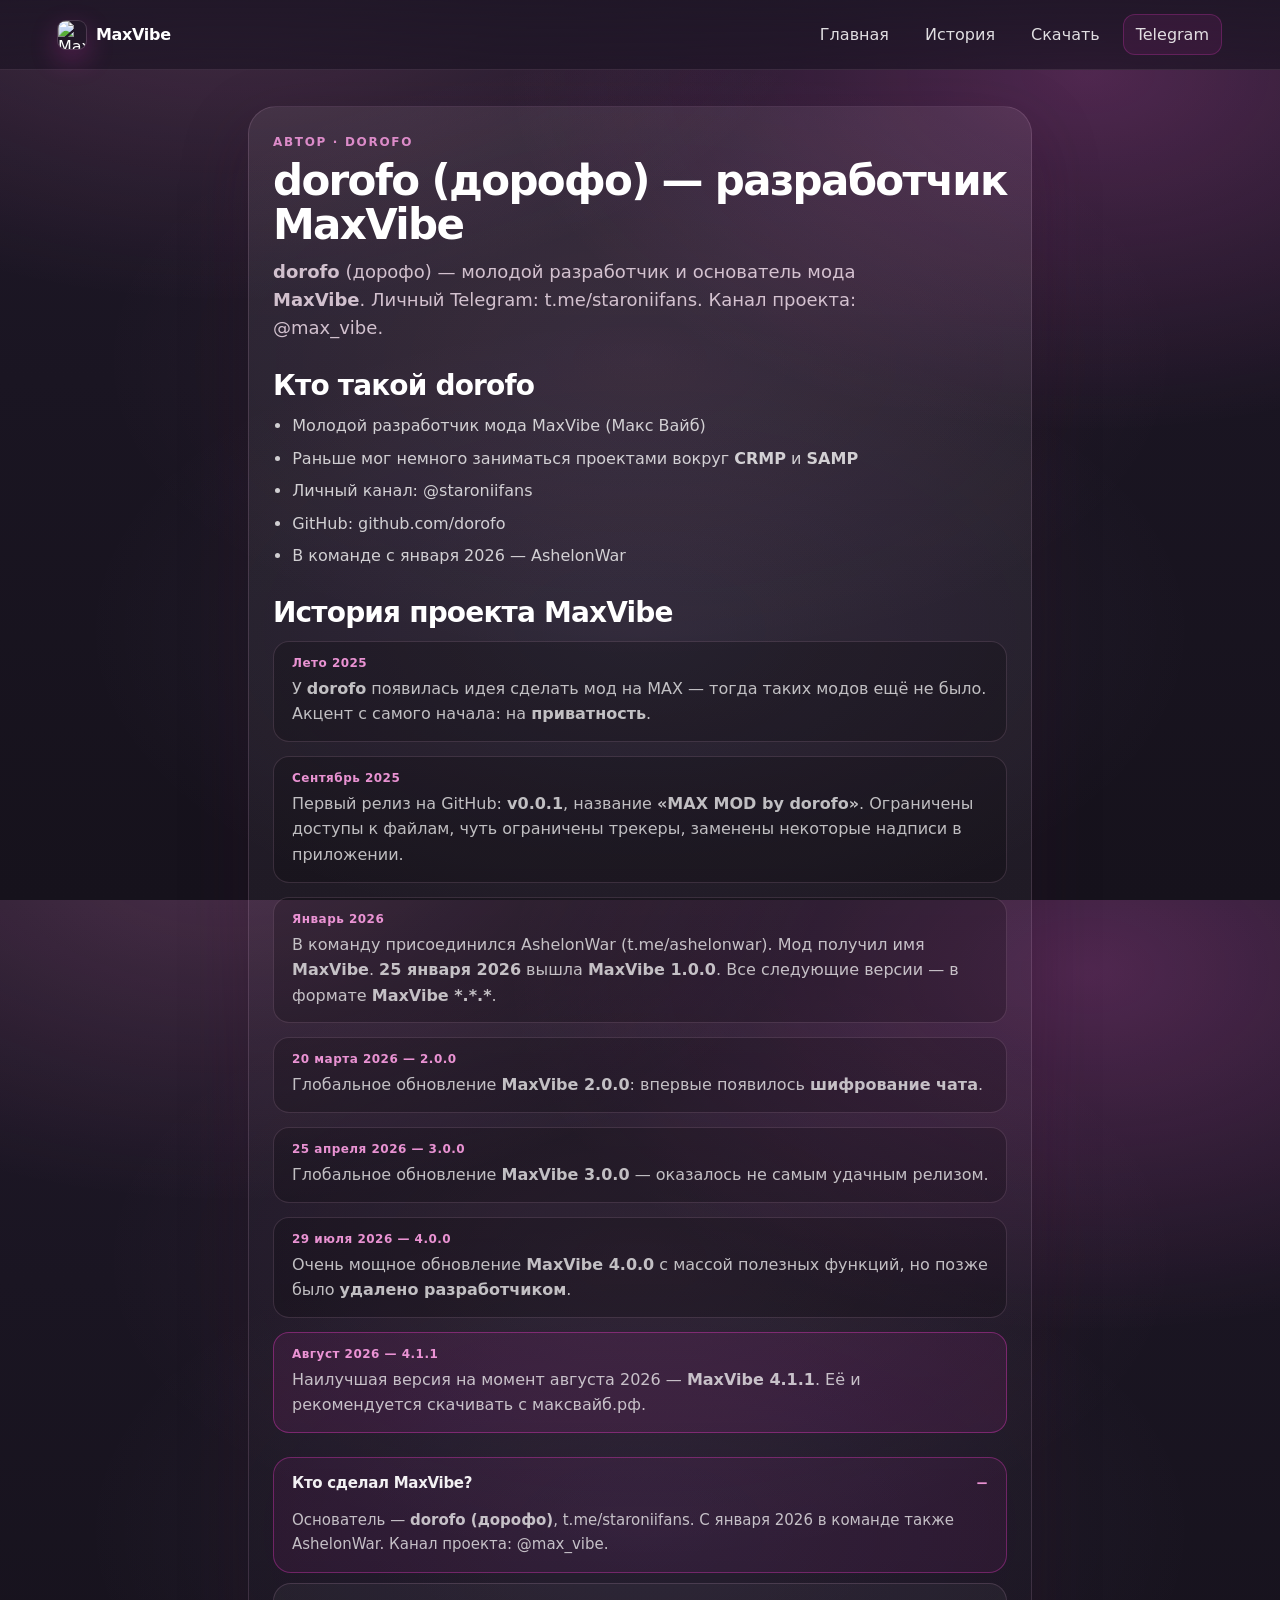
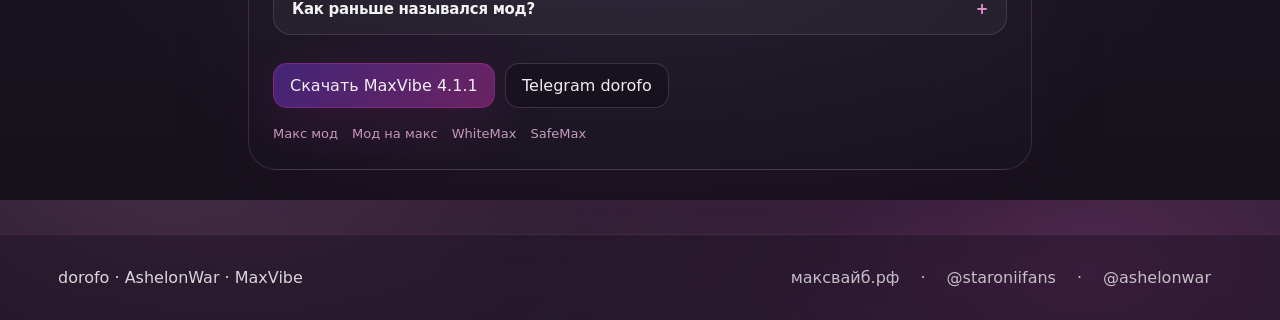
==== dorofo.html @ e143da9f "Add files via upload" ====
<!doctype html>
<html lang="ru">
	<head>
		<meta charset="UTF-8" />
		<meta name="viewport" content="width=device-width, initial-scale=1" />
		<title>dorofo (дорофо) — разработчик MaxVibe | t.me/staroniifans</title>
		<meta
			name="description"
			content="dorofo (дорофо, t.me/staroniifans) — молодой разработчик MaxVibe. Раньше мог заниматься CRMP и SAMP. История проекта: от MAX MOD by dorofo до MaxVibe 4.1.1. Команда: AshelonWar."
		/>
		<meta
			name="keywords"
			content="dorofo, дорофо, staroniifans, dorofo maxvibe, ashelonwar, история maxvibe, max mod by dorofo, crmp, samp"
		/>
		<meta name="robots" content="index, follow, max-snippet:-1" />
		<meta name="author" content="dorofo" />
		<meta name="geo.region" content="RU" />
		<link rel="canonical" href="https://максвайб.рф/dorofo.html" />
		<meta property="og:title" content="dorofo (дорофо) — разработчик MaxVibe" />
		<meta
			property="og:description"
			content="Молодой разработчик MaxVibe. Telegram @staroniifans. История мода с 2025 года."
		/>
		<meta property="og:url" content="https://максвайб.рф/dorofo.html" />
		<meta property="og:type" content="profile" />
		<meta property="og:locale" content="ru_RU" />
		<meta
			property="og:image"
			content="https://raw.githubusercontent.com/dorofo/max-vibe-assets/main/ic_launcher_max_vibe.png"
		/>
		<link rel="stylesheet" href="./styles.css" />
		<link
			rel="icon"
			href="https://raw.githubusercontent.com/dorofo/max-vibe-assets/main/ic_launcher_max_vibe.png"
		/>
		<script type="application/ld+json">
			{
				"@context": "https://schema.org",
				"@graph": [
					{
						"@type": "ProfilePage",
						"@id": "https://максвайб.рф/dorofo.html#page",
						"url": "https://максвайб.рф/dorofo.html",
						"name": "dorofo (дорофо) — разработчик MaxVibe",
						"mainEntity": { "@id": "https://максвайб.рф/#dorofo" },
						"about": { "@id": "https://максвайб.рф/#app" }
					},
					{
						"@type": "Person",
						"@id": "https://максвайб.рф/#dorofo",
						"name": "dorofo",
						"alternateName": ["дорофо", "Dorofo", "staroniifans"],
						"jobTitle": "Разработчик MaxVibe",
						"description": "dorofo (дорофо) — молодой разработчик мода MaxVibe. Личный Telegram: t.me/staroniifans. Ранее мог заниматься проектами, связанными с CRMP и SAMP. Основатель MaxVibe (сначала MAX MOD by dorofo).",
						"url": "https://максвайб.рф/dorofo.html",
						"sameAs": [
							"https://t.me/staroniifans",
							"https://github.com/dorofo",
							"https://github.com/dorofo/max-vibe",
							"https://t.me/max_vibe"
						],
						"knowsAbout": [
							"MaxVibe",
							"мод на MAX",
							"макс мод",
							"Android",
							"CRMP",
							"SAMP"
						]
					},
					{
						"@type": "Person",
						"@id": "https://максвайб.рф/#ashelonwar",
						"name": "AshelonWar",
						"alternateName": ["Ashelon War", "ashelonwar"],
						"jobTitle": "Участник команды MaxVibe",
						"url": "https://t.me/ashelonwar",
						"sameAs": ["https://t.me/ashelonwar"],
						"description": "AshelonWar присоединился к команде MaxVibe в январе 2026 года. Вместе с dorofo проект получил название MaxVibe."
					},
					{
						"@type": "Article",
						"@id": "https://максвайб.рф/dorofo.html#history",
						"headline": "История проекта MaxVibe",
						"inLanguage": "ru-RU",
						"author": { "@id": "https://максвайб.рф/#dorofo" },
						"contributor": { "@id": "https://максвайб.рф/#ashelonwar" },
						"datePublished": "2025-06-01",
						"dateModified": "2026-08-04",
						"description": "История MaxVibe: от идеи летом 2025 и MAX MOD by dorofo v0.0.1 до MaxVibe 4.1.1 в августе 2026."
					}
				]
			}
		</script>
	</head>
	<body class="seo-page">
		<header class="topbar" role="banner">
			<div class="topbar__inner">
				<a class="brand" href="./">
					<img
						class="brand__logo"
						src="https://raw.githubusercontent.com/dorofo/max-vibe-assets/main/ic_launcher_max_vibe.png"
						width="28"
						height="28"
						alt="MaxVibe"
					/>
					<span class="brand__text">MaxVibe</span>
				</a>
				<nav class="nav" aria-label="Навигация">
					<a class="nav__link" href="./">Главная</a>
					<a class="nav__link" href="#history">История</a>
					<a class="nav__link" href="./#download">Скачать</a>
					<a
						class="nav__link nav__link--tg"
						href="https://t.me/max_vibe"
						target="_blank"
						rel="noreferrer"
						>Telegram</a
					>
				</nav>
			</div>
		</header>

		<main class="seo-page__main">
			<article class="seo-page__card">
				<p class="kicker">Автор · dorofo</p>
				<h1 class="h1">dorofo (дорофо) — разработчик MaxVibe</h1>
				<p class="lead">
					<strong>dorofo</strong> (дорофо) — молодой разработчик и основатель мода
					<strong>MaxVibe</strong>. Личный Telegram:
					<a href="https://t.me/staroniifans" target="_blank" rel="noreferrer"
						>t.me/staroniifans</a
					>. Канал проекта:
					<a href="https://t.me/max_vibe" target="_blank" rel="noreferrer"
						>@max_vibe</a
					>.
				</p>

				<h2 class="h2">Кто такой dorofo</h2>
				<ul class="seo-list">
					<li>Молодой разработчик мода MaxVibe (Макс Вайб)</li>
					<li>
						Раньше мог немного заниматься проектами вокруг
						<strong>CRMP</strong> и <strong>SAMP</strong>
					</li>
					<li>
						Личный канал:
						<a href="https://t.me/staroniifans" target="_blank" rel="noreferrer"
							>@staroniifans</a
						>
					</li>
					<li>
						GitHub:
						<a href="https://github.com/dorofo" target="_blank" rel="noreferrer"
							>github.com/dorofo</a
						>
					</li>
					<li>
						В команде с января 2026 —
						<a href="https://t.me/ashelonwar" target="_blank" rel="noreferrer"
							>AshelonWar</a
						>
					</li>
				</ul>

				<h2 class="h2" id="history">История проекта MaxVibe</h2>
				<ol class="timeline">
					<li class="timeline__item">
						<span class="timeline__date">Лето 2025</span>
						<p class="p">
							У <strong>dorofo</strong> появилась идея сделать мод на MAX — тогда
							таких модов ещё не было. Акцент с самого начала: на
							<strong>приватность</strong>.
						</p>
					</li>
					<li class="timeline__item">
						<span class="timeline__date">Сентябрь 2025</span>
						<p class="p">
							Первый релиз на GitHub:
							<strong>v0.0.1</strong>, название
							<strong>«MAX MOD by dorofo»</strong>. Ограничены доступы к файлам,
							чуть ограничены трекеры, заменены некоторые надписи в приложении.
						</p>
					</li>
					<li class="timeline__item">
						<span class="timeline__date">Январь 2026</span>
						<p class="p">
							В команду присоединился
							<a href="https://t.me/ashelonwar" target="_blank" rel="noreferrer"
								>AshelonWar</a
							>
							(<a href="https://t.me/ashelonwar" target="_blank" rel="noreferrer"
								>t.me/ashelonwar</a
							>). Мод получил имя <strong>MaxVibe</strong>.
							<strong>25 января 2026</strong> вышла
							<strong>MaxVibe 1.0.0</strong>. Все следующие версии —
							в формате <strong>MaxVibe *.*.*</strong>.
						</p>
					</li>
					<li class="timeline__item">
						<span class="timeline__date">20 марта 2026 — 2.0.0</span>
						<p class="p">
							Глобальное обновление <strong>MaxVibe 2.0.0</strong>: впервые
							появилось <strong>шифрование чата</strong>.
						</p>
					</li>
					<li class="timeline__item">
						<span class="timeline__date">25 апреля 2026 — 3.0.0</span>
						<p class="p">
							Глобальное обновление <strong>MaxVibe 3.0.0</strong> — оказалось
							не самым удачным релизом.
						</p>
					</li>
					<li class="timeline__item">
						<span class="timeline__date">29 июля 2026 — 4.0.0</span>
						<p class="p">
							Очень мощное обновление <strong>MaxVibe 4.0.0</strong> с массой
							полезных функций, но позже было
							<strong>удалено разработчиком</strong>.
						</p>
					</li>
					<li class="timeline__item timeline__item--now">
						<span class="timeline__date">Август 2026 — 4.1.1</span>
						<p class="p">
							Наилучшая версия на момент августа 2026 —
							<strong>MaxVibe 4.1.1</strong>. Её и рекомендуется скачивать с
							<a href="./#download">максвайб.рф</a>.
						</p>
					</li>
				</ol>

				<div class="faq">
					<details class="faq__item" open>
						<summary class="faq__q">Кто сделал MaxVibe?</summary>
						<div class="faq__a">
							<p class="p">
								Основатель — <strong>dorofo (дорофо)</strong>,
								<a href="https://t.me/staroniifans" target="_blank" rel="noreferrer"
									>t.me/staroniifans</a
								>. С января 2026 в команде также
								<a href="https://t.me/ashelonwar" target="_blank" rel="noreferrer"
									>AshelonWar</a
								>. Канал проекта:
								<a href="https://t.me/max_vibe" target="_blank" rel="noreferrer"
									>@max_vibe</a
								>.
							</p>
						</div>
					</details>
					<details class="faq__item">
						<summary class="faq__q">Как раньше назывался мод?</summary>
						<div class="faq__a">
							<p class="p">
								Первая версия на GitHub называлась
								<strong>«MAX MOD by dorofo»</strong> (v0.0.1, сентябрь 2025). С
								1.0.0 (25.01.2026) проект называется <strong>MaxVibe</strong>.
							</p>
						</div>
					</details>
				</div>

				<p class="seo-page__cta">
					<a class="btn btn--primary" href="./#download">Скачать MaxVibe 4.1.1</a>
					<a
						class="btn btn--ghost"
						href="https://t.me/staroniifans"
						target="_blank"
						rel="noreferrer"
						>Telegram dorofo</a
					>
				</p>

				<nav class="seo-page__links" aria-label="Связанные страницы">
					<a href="./maks-mod.html">Макс мод</a>
					<a href="./mod-na-maks.html">Мод на макс</a>
					<a href="./whitemax.html">WhiteMax</a>
					<a href="./safemax.html">SafeMax</a>
				</nav>
			</article>
		</main>

		<footer class="footer" role="contentinfo">
			<div class="footer__inner">
				<p class="footer__brand">
					<span>dorofo · AshelonWar · MaxVibe</span>
				</p>
				<p class="footer__links">
					<a href="./">максвайб.рф</a>
					<span aria-hidden="true">·</span>
					<a href="https://t.me/staroniifans" target="_blank" rel="noreferrer"
						>@staroniifans</a
					>
					<span aria-hidden="true">·</span>
					<a href="https://t.me/ashelonwar" target="_blank" rel="noreferrer"
						>@ashelonwar</a
					>
				</p>
			</div>
		</footer>
	</body>
</html>
---- styles.css ----
:root {
  --bg: #1a1522;
  --fg: #ffffff;
  --muted: rgba(255, 236, 248, 0.78);
  --muted2: rgba(255, 220, 240, 0.6);
  --card: rgba(255, 255, 255, 0.08);
  --card2: rgba(28, 16, 34, 0.32);
  --stroke: rgba(255, 210, 235, 0.16);

  --violet: #cbb4ff;
  --violetDeep: #b39afc;
  --pink: #ff5fde;
  --pink2: #ff8aec;
  --rose: #ff9bc0;
  --black: #16121c;
  --white: #ffffff;

  --shadow: 0 30px 90px rgba(40, 12, 36, 0.4);
  --shadow2: 0 12px 40px rgba(40, 12, 36, 0.34);

  --radius: 18px;
  --radius2: 26px;

  --maxw: 1200px;
}

*,
*::before,
*::after {
  box-sizing: border-box;
}

html,
body {
  height: 100%;
}

html {
  scroll-behavior: smooth;
}

@media (prefers-reduced-motion: reduce) {
  html {
    scroll-behavior: auto;
  }
}

body {
  margin: 0;
  background:
    radial-gradient(1100px 680px at 18% -8%, rgba(255, 140, 210, 0.2), transparent 55%),
    radial-gradient(1000px 620px at 85% 8%, rgba(255, 95, 222, 0.22), transparent 58%),
    radial-gradient(900px 500px at 50% 40%, rgba(255, 160, 220, 0.08), transparent 60%),
    radial-gradient(900px 500px at 50% 70%, rgba(203, 180, 255, 0.08), transparent 62%),
    linear-gradient(180deg, #1f1828 0%, #1a1522 42%, #16121c 100%);
  color: var(--fg);
  font-family: "Manrope", system-ui, -apple-system, Segoe UI, Roboto, Arial, sans-serif;
  text-rendering: optimizeLegibility;
  -webkit-font-smoothing: antialiased;
  overflow-x: hidden;
}

/* pause expensive paint while finger/wheel is moving */
body.is-scrolling .mesh,
body.is-scrolling .vibe__glow,
body.is-scrolling .vibe__ring,
body.is-scrolling .chip,
body.is-scrolling .section__orb,
body.is-scrolling .section__beam,
body.is-scrolling .finale__glow,
body.is-scrolling .finale__rings,
body.is-scrolling .finale__mascot,
body.is-scrolling .story-bridge__line::after,
body.is-scrolling .cursor-aura,
body.is-scrolling .dot {
  animation-play-state: paused !important;
}

body.is-scrolling .story::after,
body.is-scrolling .cursor-aura {
  opacity: 0 !important;
}

.story {
  content-visibility: auto;
  contain-intrinsic-size: 800px;
}

.card {
  contain: layout paint;
}

.page-progress span {
  will-change: transform;
  transform: scaleX(0);
  transform-origin: left center;
  width: 100%;
  transition: none;
}

a {
  color: inherit;
  text-decoration: none;
}

a:focus-visible,
button:focus-visible {
  outline: 2px solid rgba(255, 59, 212, 0.7);
  outline-offset: 3px;
  border-radius: 10px;
}

.skip {
  position: absolute;
  left: 12px;
  top: 12px;
  padding: 10px 12px;
  background: rgba(0, 0, 0, 0.8);
  border: 1px solid rgba(255, 255, 255, 0.12);
  border-radius: 12px;
  transform: translateY(-140%);
  transition: transform 180ms ease;
  z-index: 50;
}

.skip:focus {
  transform: translateY(0);
}

.topbar {
  position: sticky;
  top: 0;
  z-index: 30;
  background: linear-gradient(180deg, rgba(30, 22, 38, 0.9), rgba(28, 20, 36, 0.72));
  border-bottom: 1px solid rgba(255, 190, 230, 0.12);
}

@supports (backdrop-filter: blur(12px)) {
  .topbar {
    backdrop-filter: blur(12px);
  }
  body.is-scrolling .topbar {
    backdrop-filter: none;
  }
}

.topbar__inner {
  max-width: var(--maxw);
  margin: 0 auto;
  padding: 14px 18px;
  display: flex;
  align-items: center;
  justify-content: space-between;
  gap: 14px;
}

.brand {
  display: inline-flex;
  align-items: center;
  gap: 10px;
  min-width: 120px;
}

.brand__logo {
  width: 28px;
  height: 28px;
  border-radius: 8px;
  object-fit: cover;
  box-shadow: 0 0 0 1px rgba(255, 255, 255, 0.14), 0 10px 28px rgba(255, 59, 212, 0.28);
}

.brand__mark {
  display: none;
}

.brand__text {
  font-family: "Unbounded", system-ui, sans-serif;
  font-weight: 700;
  letter-spacing: -0.02em;
}

.nav {
  display: flex;
  align-items: center;
  gap: 10px;
}

.nav-toggle {
  display: none;
  align-items: center;
  gap: 8px;
  padding: 8px 12px;
  border-radius: 12px;
  border: 1px solid rgba(255, 255, 255, 0.14);
  background: rgba(255, 255, 255, 0.06);
  color: rgba(255, 255, 255, 0.92);
  font: inherit;
  font-size: 13px;
  font-weight: 700;
  cursor: pointer;
}

.nav-toggle__bars {
  width: 16px;
  height: 12px;
  display: inline-flex;
  flex-direction: column;
  justify-content: space-between;
}

.nav-toggle__bars::before,
.nav-toggle__bars::after,
.nav-toggle__bars {
  border-radius: 2px;
}

.nav-toggle__bars::before,
.nav-toggle__bars::after {
  content: "";
  display: block;
  height: 2px;
  background: rgba(255, 255, 255, 0.9);
}

.nav-toggle__bars {
  background:
    linear-gradient(rgba(255, 255, 255, 0.9), rgba(255, 255, 255, 0.9)) center / 100% 2px no-repeat;
}

.nav-toggle[aria-expanded="true"] {
  border-color: rgba(255, 59, 212, 0.4);
  background: rgba(255, 59, 212, 0.12);
}

.nav__link {
  padding: 10px 12px;
  border-radius: 12px;
  color: rgba(255, 255, 255, 0.86);
  border: 1px solid transparent;
  transition: background 160ms ease, transform 160ms ease, border-color 160ms ease, color 160ms ease;
}

.nav__link:hover {
  transform: translateY(-1px);
  background: rgba(255, 255, 255, 0.06);
  border-color: rgba(255, 255, 255, 0.10);
  color: #fff;
}

.nav__link--tg {
  background: rgba(255, 59, 212, 0.08);
  border-color: rgba(255, 59, 212, 0.22);
}

.page {
  display: block;
}

.hero {
  position: relative;
  min-height: calc(100svh - 64px);
  display: flex;
  flex-direction: column;
  justify-content: flex-start;
  padding: 24px 0 52px;
  box-sizing: border-box;
}

.hero__inner {
  max-width: var(--maxw);
  width: 100%;
  margin: 0 auto;
  padding: 0 18px;
  display: grid;
  grid-template-columns: 1.1fr 0.9fr;
  gap: 32px;
  align-items: center;
  flex: 1 1 auto;
  min-height: 0;
}

.hero__bg {
  position: absolute;
  inset: -120px 0 -80px;
  pointer-events: none;
  overflow: hidden;
  background:
    radial-gradient(ellipse 55% 50% at 12% 18%, rgba(255, 155, 220, 0.26), transparent 70%),
    radial-gradient(ellipse 50% 48% at 88% 22%, rgba(255, 95, 222, 0.32), transparent 72%),
    radial-gradient(ellipse 45% 40% at 70% 55%, rgba(255, 140, 200, 0.1), transparent 70%),
    radial-gradient(ellipse 60% 45% at 50% 95%, rgba(203, 180, 255, 0.14), transparent 70%);
}

.mesh {
  position: absolute;
  border-radius: 50%;
  opacity: 0.7;
  transform: translateZ(0);
  pointer-events: none;
  /* soft circular falloff without expensive blur */
  -webkit-mask-image: radial-gradient(circle, #000 0%, #000 35%, transparent 72%);
  mask-image: radial-gradient(circle, #000 0%, #000 35%, transparent 72%);
}

.mesh--a {
  width: 640px;
  height: 640px;
  left: -180px;
  top: -160px;
  background: radial-gradient(circle at 40% 40%, rgba(203, 180, 255, 0.42), rgba(255, 120, 210, 0.26) 45%, transparent 70%);
  animation: none;
}

.mesh--b {
  width: 580px;
  height: 580px;
  right: -160px;
  top: -80px;
  background: radial-gradient(circle at 45% 45%, rgba(255, 95, 222, 0.48), rgba(255, 140, 200, 0.22) 48%, transparent 70%);
  animation: none;
}

.mesh--c {
  width: 720px;
  height: 720px;
  left: 18%;
  bottom: -320px;
  background: radial-gradient(circle at 50% 45%, rgba(255, 160, 220, 0.26), rgba(203, 180, 255, 0.14) 50%, transparent 72%);
  opacity: 0.55;
  animation: none;
}

@keyframes meshDrift {
  0%,
  100% {
    transform: translate3d(0, 0, 0) scale(1);
  }
  50% {
    transform: translate3d(28px, -18px, 0) scale(1.05);
  }
}

.grain {
  position: absolute;
  inset: 0;
  background-image: url("data:image/svg+xml,%3Csvg xmlns='http://www.w3.org/2000/svg' width='120' height='120'%3E%3Cfilter id='n'%3E%3CfeTurbulence type='fractalNoise' baseFrequency='.8' numOctaves='2' stitchTiles='stitch'/%3E%3C/filter%3E%3Crect width='120' height='120' filter='url(%23n)' opacity='.20'/%3E%3C/svg%3E");
  opacity: 0.10;
  mix-blend-mode: overlay;
}

.badge {
  display: inline-flex;
  align-items: center;
  gap: 10px;
  margin: 0 0 16px;
  padding: 9px 12px;
  border-radius: 999px;
  background: rgba(255, 255, 255, 0.06);
  border: 1px solid rgba(255, 255, 255, 0.12);
  color: rgba(255, 255, 255, 0.88);
}

.dot {
  width: 10px;
  height: 10px;
  border-radius: 50%;
  background: radial-gradient(circle at 30% 30%, #fff, rgba(255, 255, 255, 0.2) 40%, transparent 60%),
    linear-gradient(180deg, rgba(255, 59, 212, 1), rgba(167, 139, 250, 1));
  box-shadow: 0 0 0 1px rgba(255, 255, 255, 0.14), 0 0 22px rgba(255, 59, 212, 0.30);
}

@keyframes pulseDot {
  0%,
  100% {
    transform: scale(1);
    box-shadow: 0 0 0 1px rgba(255, 255, 255, 0.14), 0 0 18px rgba(255, 59, 212, 0.28);
  }
  50% {
    transform: scale(1.18);
    box-shadow: 0 0 0 1px rgba(255, 255, 255, 0.2), 0 0 28px rgba(255, 59, 212, 0.55);
  }
}

.h1 {
  font-family: "Unbounded", system-ui, sans-serif;
  font-weight: 800;
  letter-spacing: -0.04em;
  line-height: 1.04;
  margin: 0 0 14px;
  font-size: clamp(40px, 4.4vw, 64px);
}

.h1__accent {
  display: block;
  margin-top: 0.08em;
  background: linear-gradient(90deg, #f2c8ff 0%, #ff5fde 42%, #ff9bc0 100%);
  -webkit-background-clip: text;
  background-clip: text;
  color: transparent;
  -webkit-text-fill-color: transparent;
}

.lead {
  margin: 0 0 18px;
  max-width: 58ch;
  font-size: 18px;
  line-height: 1.55;
  color: var(--muted);
}

.cta {
  display: flex;
  gap: 12px;
  flex-wrap: wrap;
  margin: 18px 0 22px;
}

.btn {
  position: relative;
  display: inline-flex;
  align-items: center;
  justify-content: center;
  gap: 10px;
  padding: 12px 16px;
  border-radius: 14px;
  border: 1px solid rgba(255, 255, 255, 0.14);
  background: rgba(255, 255, 255, 0.06);
  color: rgba(255, 255, 255, 0.92);
  transition: transform 160ms ease, border-color 160ms ease, background 160ms ease, box-shadow 160ms ease;
  will-change: transform;
}

.btn:hover {
  transform: translateY(-1px);
  background: rgba(255, 255, 255, 0.08);
  border-color: rgba(255, 255, 255, 0.22);
}

.btn--primary {
  border-color: rgba(255, 59, 212, 0.25);
  background: linear-gradient(135deg, rgba(124, 58, 237, 0.42), rgba(255, 59, 212, 0.34));
  box-shadow: 0 16px 60px rgba(255, 59, 212, 0.12);
  overflow: hidden;
}

.btn--primary:hover {
  background: linear-gradient(135deg, rgba(148, 90, 245, 0.55), rgba(255, 79, 214, 0.48));
  border-color: rgba(255, 140, 230, 0.55);
  box-shadow:
    0 0 0 1px rgba(255, 180, 240, 0.18),
    0 12px 36px rgba(255, 59, 212, 0.28),
    0 0 42px rgba(167, 139, 250, 0.22);
}

.btn--ghost {
  background: rgba(0, 0, 0, 0.22);
}

.btn__shine {
  position: absolute;
  inset: -40%;
  background: radial-gradient(
    circle at 50% 40%,
    rgba(255, 190, 245, 0.35),
    rgba(167, 139, 250, 0.12) 38%,
    transparent 68%
  );
  opacity: 0;
  transform: scale(0.72);
  transition: opacity 280ms ease, transform 420ms cubic-bezier(0.22, 1, 0.36, 1);
  pointer-events: none;
}

.btn--primary:hover .btn__shine {
  opacity: 1;
  transform: scale(1);
}

.btn--primary > span:not(.btn__shine) {
  position: relative;
  z-index: 1;
}

.stats {
  margin: 0;
  padding: 0;
  display: flex;
  gap: 12px;
  flex-wrap: wrap;
}

.stats__item {
  padding: 12px 14px;
  border-radius: 16px;
  border: 1px solid rgba(255, 200, 240, 0.14);
  background: rgba(36, 22, 42, 0.42);
  min-width: 140px;
}

.stats__item dt {
  font-size: 12px;
  color: rgba(255, 255, 255, 0.64);
  letter-spacing: 0.02em;
}

.stats__item dd {
  margin: 2px 0 0;
  font-family: "Unbounded", system-ui, sans-serif;
  font-weight: 700;
  letter-spacing: -0.03em;
}


.hero__stage {
  justify-self: end;
  width: min(480px, 100%);
  max-height: min(68vh, 520px);
}

.vibe {
  position: relative;
  width: 100%;
  height: min(68vh, 520px);
  aspect-ratio: auto;
  border-radius: 28px;
  overflow: hidden;
  background: radial-gradient(60% 60% at 30% 30%, rgba(255, 160, 220, 0.18), transparent 60%),
    radial-gradient(50% 50% at 70% 60%, rgba(255, 95, 222, 0.2), transparent 62%),
    linear-gradient(180deg, rgba(255, 230, 245, 0.07), rgba(28, 16, 34, 0.18));
  border: 1px solid rgba(255, 200, 240, 0.16);
  box-shadow: var(--shadow);
  perspective: 900px;
  transition: transform 180ms ease;
}

.vibe__glow {
  position: absolute;
  inset: -20%;
  background: radial-gradient(circle at 50% 40%, rgba(255, 59, 212, 0.28), transparent 55%);
  animation: vibeGlow 5.5s ease-in-out infinite;
  pointer-events: none;
  opacity: 0.8;
}

@keyframes vibeGlow {
  0%, 100% { opacity: 0.55; transform: scale(1); }
  50% { opacity: 1; transform: scale(1.08); }
}

.vibe__orbit {
  position: absolute;
  inset: 0;
  pointer-events: none;
}

.chip {
  position: absolute;
  padding: 8px 12px;
  border-radius: 999px;
  font-size: 12px;
  font-weight: 700;
  letter-spacing: 0.01em;
  color: #fff;
  background: rgba(0, 0, 0, 0.45);
  border: 1px solid rgba(255, 255, 255, 0.16);
  backdrop-filter: blur(10px);
  box-shadow: 0 10px 30px rgba(0, 0, 0, 0.25);
  animation: floatChip 5s ease-in-out infinite;
  white-space: nowrap;
}

.chip--a { top: 12%; left: 8%; animation-delay: 0s; }
.chip--b { top: 18%; right: 6%; animation-delay: -1.2s; }
.chip--c { bottom: 28%; left: 4%; animation-delay: -2.1s; }
.chip--d { bottom: 18%; right: 8%; animation-delay: -0.7s; }
.chip--e { top: 46%; right: -2%; animation-delay: -2.8s; }

@keyframes floatChip {
  0%, 100% { transform: translateY(0) rotate(-2deg); }
  50% { transform: translateY(-10px) rotate(2deg); }
}

.vibe__phone {
  position: absolute;
  inset: 14% 16% 10%;
  border-radius: 28px;
  background: linear-gradient(180deg, rgba(18, 12, 28, 0.95), rgba(8, 6, 14, 0.98));
  border: 1px solid rgba(255, 255, 255, 0.14);
  box-shadow: 0 24px 60px rgba(0, 0, 0, 0.45);
  padding: 16px 14px 14px;
  display: flex;
  flex-direction: column;
  gap: 12px;
  transform-style: preserve-3d;
  transition: transform 120ms ease-out;
  will-change: transform;
}

.vibe__notch {
  width: 72px;
  height: 8px;
  border-radius: 999px;
  margin: 0 auto 2px;
  background: rgba(255, 255, 255, 0.12);
}

.vibe__head {
  display: flex;
  align-items: center;
  gap: 10px;
}

.vibe__logo {
  width: 40px;
  height: 40px;
  border-radius: 12px;
  box-shadow: 0 0 0 1px rgba(255, 255, 255, 0.12), 0 12px 28px rgba(255, 59, 212, 0.25);
}

@keyframes logoBounce {
  0%, 100% { transform: translateY(0) rotate(0deg); }
  40% { transform: translateY(-4px) rotate(-4deg); }
  60% { transform: translateY(-2px) rotate(3deg); }
}

.vibe__app {
  margin: 0;
  font-family: "Unbounded", system-ui, sans-serif;
  font-weight: 700;
  font-size: 14px;
  letter-spacing: -0.02em;
}

.vibe__status {
  margin: 2px 0 0;
  font-size: 12px;
  color: rgba(255, 180, 240, 0.9);
  min-height: 1.2em;
}

.vibe__feed {
  flex: 1;
  display: flex;
  flex-direction: column;
  gap: 8px;
  overflow: hidden;
  min-height: 0;
}

.vibe-bubble {
  max-width: 88%;
  padding: 9px 11px;
  border-radius: 14px;
  font-size: 12.5px;
  line-height: 1.35;
  opacity: 0;
  transform: translateY(12px) scale(0.96);
  animation: bubbleIn 420ms cubic-bezier(0.22, 1, 0.36, 1) forwards;
}

.vibe-bubble--in {
  align-self: flex-start;
  background: rgba(255, 255, 255, 0.08);
  border: 1px solid rgba(255, 255, 255, 0.1);
}

.vibe-bubble--out {
  align-self: flex-end;
  background: linear-gradient(135deg, rgba(124, 58, 237, 0.45), rgba(255, 59, 212, 0.35));
  border: 1px solid rgba(255, 59, 212, 0.28);
}

.vibe-bubble--ghost {
  opacity: 0.55 !important;
  font-style: italic;
}

.vibe-bubble__text {
  display: block;
}

.vibe-bubble__deleted,
.msg__deleted {
  display: block;
  margin-top: 4px;
  font-size: 11px;
  font-weight: 700;
  line-height: 1.2;
  letter-spacing: 0.02em;
  color: #ff4d6d;
}

.vibe-bubble__deleted {
  font-size: 10px;
  font-style: normal;
}

.mark-deleted {
  font-weight: 700;
  color: #ff4d6d;
}

@keyframes bubbleIn {
  to { opacity: 1; transform: translateY(0) scale(1); }
}

.vibe__hint {
  margin: 0;
  text-align: center;
  font-size: 11px;
  letter-spacing: 0.04em;
  text-transform: uppercase;
  color: rgba(255, 255, 255, 0.42);
}

.hero__signals {
  max-width: var(--maxw);
  width: 100%;
  margin: 18px auto 8px;
  padding: 0 18px 8px;
  display: flex;
  flex-wrap: wrap;
  gap: 8px;
  justify-content: flex-start;
  align-content: flex-start;
  flex-shrink: 0;
}

.signal {
  display: inline-flex;
  align-items: center;
  padding: 8px 12px;
  border-radius: 999px;
  font-size: 12px;
  font-weight: 600;
  letter-spacing: 0.01em;
  color: rgba(255, 255, 255, 0.82);
  background: rgba(255, 255, 255, 0.045);
  border: 1px solid rgba(255, 255, 255, 0.1);
  backdrop-filter: blur(10px);
  transition: transform 220ms ease, border-color 220ms ease, background 220ms ease, color 220ms ease;
  animation: signalIn 560ms cubic-bezier(0.22, 1, 0.36, 1) both;
}

.signal:nth-child(1) { animation-delay: 0.02s; }
.signal:nth-child(2) { animation-delay: 0.05s; }
.signal:nth-child(3) { animation-delay: 0.08s; }
.signal:nth-child(4) { animation-delay: 0.11s; }
.signal:nth-child(5) { animation-delay: 0.14s; }
.signal:nth-child(6) { animation-delay: 0.17s; }
.signal:nth-child(7) { animation-delay: 0.2s; }
.signal:nth-child(8) { animation-delay: 0.23s; }
.signal:nth-child(9) { animation-delay: 0.26s; }
.signal:nth-child(10) { animation-delay: 0.29s; }
.signal:nth-child(11) { animation-delay: 0.32s; }
.signal:nth-child(12) { animation-delay: 0.35s; }
.signal:nth-child(13) { animation-delay: 0.38s; }
.signal:nth-child(14) { animation-delay: 0.41s; }

.signal:hover {
  transform: translateY(-2px);
  color: #fff;
  border-color: rgba(255, 59, 212, 0.35);
  background: rgba(255, 59, 212, 0.12);
}

.signal--accent {
  color: #ffe6f8;
  border-color: rgba(255, 59, 212, 0.35);
  background: linear-gradient(135deg, rgba(124, 58, 237, 0.28), rgba(255, 59, 212, 0.22));
  box-shadow: 0 10px 30px rgba(255, 59, 212, 0.12);
}

@keyframes signalIn {
  from {
    opacity: 0;
    transform: translateY(10px) scale(0.96);
  }
  to {
    opacity: 1;
    transform: translateY(0) scale(1);
  }
}

.marquee {
  display: none;
}

.marquee__track {
  display: none;
}

.spark {
  position: fixed;
  width: 8px;
  height: 8px;
  border-radius: 50%;
  pointer-events: none;
  z-index: 80;
  background: radial-gradient(circle, #fff, rgba(255, 59, 212, 0.9) 40%, transparent 70%);
  animation: sparkOut 700ms ease-out forwards;
}

@keyframes sparkOut {
  from { opacity: 1; transform: translate(0, 0) scale(1); }
  to { opacity: 0; transform: translate(var(--dx), var(--dy)) scale(0.2); }
}

.scrollhint {
  position: absolute;
  left: 50%;
  bottom: 14px;
  transform: translateX(-50%);
  color: rgba(255, 255, 255, 0.58);
  font-size: 12px;
  letter-spacing: 0.04em;
  text-transform: uppercase;
  display: inline-flex;
  flex-direction: column;
  align-items: center;
  gap: 8px;
  z-index: 2;
}

.scrollhint__line {
  width: 1px;
  height: 34px;
  background: linear-gradient(180deg, transparent, rgba(255, 59, 212, 0.8), transparent);
  animation: scrollLine 1.8s ease-in-out infinite;
  transform-origin: 50% 0%;
}

@keyframes scrollLine {
  0%,
  100% {
    transform: scaleY(0.60);
    opacity: 0.55;
  }
  50% {
    transform: scaleY(1.1);
    opacity: 0.9;
  }
}

.section {
  position: relative;
  padding: 70px 0;
}

.section__inner {
  max-width: var(--maxw);
  margin: 0 auto;
  padding: 0 18px;
}

.section__head {
  margin: 0 0 26px;
  display: grid;
  gap: 10px;
}

.h2 {
  margin: 0;
  font-family: "Unbounded", system-ui, sans-serif;
  font-weight: 800;
  letter-spacing: -0.03em;
  line-height: 1.12;
  font-size: clamp(28px, 3vw, 40px);
}

.sub {
  margin: 0;
  color: rgba(255, 255, 255, 0.70);
  font-size: 16px;
  line-height: 1.55;
  max-width: 70ch;
}

.grid {
  display: grid;
  grid-template-columns: repeat(12, 1fr);
  gap: 14px;
}

.card {
  grid-column: span 6;
  padding: 18px 18px 16px;
  border-radius: var(--radius2);
  background: linear-gradient(180deg, rgba(255, 210, 240, 0.08), rgba(255, 255, 255, 0.04));
  border: 1px solid rgba(255, 200, 240, 0.14);
  box-shadow: var(--shadow2);
  position: relative;
  overflow: hidden;
  transition: transform 220ms ease, border-color 220ms ease, background 220ms ease;
}

.card:hover {
  transform: translateY(-5px) scale(1.01);
  border-color: rgba(255, 95, 222, 0.38);
  background: linear-gradient(180deg, rgba(255, 210, 240, 0.11), rgba(255, 255, 255, 0.06));
  box-shadow: 0 18px 50px rgba(255, 95, 222, 0.14);
}

.card::before {
  content: "";
  position: absolute;
  inset: 0;
  background: radial-gradient(420px circle at var(--mx, 50%) var(--my, 0%), rgba(255, 59, 212, 0.14), transparent 45%);
  opacity: 0;
  transition: opacity 220ms ease;
  pointer-events: none;
  z-index: 0;
}

.card:hover::before {
  opacity: 1;
}

.card > * {
  position: relative;
  z-index: 1;
}

.linksline {
  margin: 12px 0 0;
}

.link {
  display: inline-flex;
  align-items: center;
  gap: 10px;
  padding: 10px 12px;
  border-radius: 14px;
  border: 1px solid rgba(255, 255, 255, 0.12);
  background: rgba(0, 0, 0, 0.18);
  color: rgba(255, 255, 255, 0.88);
  transition: transform 160ms ease, border-color 160ms ease, background 160ms ease;
}

.link:hover {
  transform: translateY(-1px);
  background: rgba(255, 255, 255, 0.06);
  border-color: rgba(255, 59, 212, 0.22);
}

.card--glow::after {
  display: none;
}

.h3 {
  margin: 0 0 8px;
  font-family: "Unbounded", system-ui, sans-serif;
  font-weight: 700;
  letter-spacing: -0.02em;
  font-size: 18px;
}

.p {
  margin: 0;
  color: rgba(255, 255, 255, 0.72);
  line-height: 1.6;
}

.micro {
  margin-top: 14px;
  display: flex;
  gap: 8px;
}

.bar {
  height: 6px;
  border-radius: 999px;
  flex: 1;
  background: linear-gradient(90deg, rgba(167, 139, 250, 0.30), rgba(255, 59, 212, 0.30));
  opacity: 0.85;
}

.bar:nth-child(2) {
  opacity: 0.55;
}

.bar:nth-child(3) {
  opacity: 0.30;
}

.pillrow {
  list-style: none;
  padding: 0;
  margin: 14px 0 0;
  display: flex;
  flex-wrap: wrap;
  gap: 8px;
}

.pill {
  padding: 7px 10px;
  border-radius: 999px;
  border: 1px solid rgba(255, 255, 255, 0.12);
  background: rgba(0, 0, 0, 0.20);
  color: rgba(255, 255, 255, 0.82);
  font-size: 12px;
}

.swatches {
  margin-top: 14px;
  display: flex;
  gap: 10px;
}

.sw {
  width: 28px;
  height: 28px;
  border-radius: 12px;
  border: 1px solid rgba(255, 255, 255, 0.14);
  box-shadow: 0 10px 30px rgba(0, 0, 0, 0.35);
}

.sw--violet {
  background: rgba(167, 139, 250, 1);
}

.sw--pink {
  background: rgba(255, 59, 212, 1);
}

.sw--white {
  background: rgba(255, 255, 255, 0.94);
}

.sw--black {
  background: rgba(0, 0, 0, 0.80);
}

.fingerprint {
  margin-top: 14px;
  width: 100%;
  height: 88px;
  border-radius: 18px;
  border: 1px solid rgba(255, 255, 255, 0.12);
  background: radial-gradient(circle at 35% 40%, rgba(255, 59, 212, 0.20), transparent 52%),
    radial-gradient(circle at 60% 55%, rgba(167, 139, 250, 0.18), transparent 55%),
    linear-gradient(180deg, rgba(0, 0, 0, 0.20), rgba(255, 255, 255, 0.04));
  position: relative;
  overflow: hidden;
}

.fingerprint::before,
.fingerprint::after {
  content: "";
  position: absolute;
  inset: -20%;
  background: repeating-radial-gradient(circle at 40% 40%, rgba(255, 255, 255, 0.10) 0 1px, transparent 1px 7px);
  opacity: 0.25;
  transform: rotate(10deg);
}

.fingerprint::after {
  opacity: 0.18;
  transform: rotate(-10deg);
}

.demo__layout {
  display: grid;
  grid-template-columns: 0.95fr 1.05fr;
  gap: 18px;
  align-items: center;
}

.phone {
  position: relative;
  width: min(420px, 100%);
  margin: 0 auto;
  border-radius: 38px;
  background: linear-gradient(180deg, rgba(255, 255, 255, 0.08), rgba(0, 0, 0, 0.18));
  border: 1px solid rgba(255, 255, 255, 0.14);
  box-shadow: var(--shadow);
  padding: 14px;
}

.phone__glass {
  position: absolute;
  inset: 0;
  border-radius: 38px;
  background: radial-gradient(circle at 30% 20%, rgba(255, 255, 255, 0.14), transparent 45%);
  pointer-events: none;
}

.phone__screen {
  border-radius: 30px;
  background: rgba(0, 0, 0, 0.42);
  border: 1px solid rgba(255, 255, 255, 0.10);
  overflow: hidden;
  min-height: 460px;
  display: grid;
  grid-template-rows: auto 1fr auto;
}

.phone__top {
  display: flex;
  align-items: center;
  justify-content: space-between;
  padding: 14px 14px 12px;
  border-bottom: 1px solid rgba(255, 255, 255, 0.10);
  background: linear-gradient(180deg, rgba(255, 255, 255, 0.06), rgba(0, 0, 0, 0.02));
}

.phone__title {
  font-family: "Unbounded", system-ui, sans-serif;
  font-weight: 700;
  letter-spacing: -0.03em;
}

.phone__pill {
  padding: 6px 10px;
  border-radius: 999px;
  border: 1px solid rgba(255, 255, 255, 0.12);
  background: rgba(255, 255, 255, 0.06);
  color: rgba(255, 255, 255, 0.82);
  font-size: 12px;
}

.chat {
  padding: 14px;
  display: grid;
  gap: 10px;
  align-content: start;
}

.chat__meta {
  justify-self: center;
  font-size: 12px;
  color: rgba(255, 255, 255, 0.55);
  padding: 6px 10px;
  border-radius: 999px;
  border: 1px solid rgba(255, 255, 255, 0.10);
  background: rgba(0, 0, 0, 0.22);
  margin-bottom: 2px;
}

.msg {
  display: flex;
}

.msg--in {
  justify-content: flex-start;
}

.msg--out {
  justify-content: flex-end;
}

.msg__bubble {
  width: min(92%, 320px);
  border-radius: 18px;
  padding: 10px 10px 8px;
  border: 1px solid rgba(255, 255, 255, 0.10);
  background: rgba(255, 255, 255, 0.06);
  box-shadow: 0 10px 26px rgba(0, 0, 0, 0.35);
}

.msg--out .msg__bubble {
  background: linear-gradient(135deg, rgba(124, 58, 237, 0.22), rgba(255, 59, 212, 0.18));
  border-color: rgba(255, 59, 212, 0.18);
}

.msg__text {
  color: rgba(255, 255, 255, 0.90);
  line-height: 1.45;
  font-size: 14px;
}

.msg__actions {
  margin-top: 8px;
  display: flex;
  justify-content: flex-end;
}

.msg__btn {
  appearance: none;
  border: 1px solid rgba(255, 255, 255, 0.14);
  background: rgba(0, 0, 0, 0.22);
  color: rgba(255, 255, 255, 0.80);
  border-radius: 12px;
  padding: 6px 9px;
  font-size: 12px;
  cursor: pointer;
  transition: transform 160ms ease, background 160ms ease, border-color 160ms ease;
}

.msg__btn:hover {
  transform: translateY(-1px);
  background: rgba(255, 255, 255, 0.06);
  border-color: rgba(255, 59, 212, 0.22);
}

.msg[data-state="deleted"] .msg__bubble {
  background: rgba(0, 0, 0, 0.26);
  border-color: rgba(255, 77, 109, 0.22);
}

.msg[data-state="deleted"] .msg__text {
  color: rgba(255, 255, 255, 0.72);
}

.msg__deleted[hidden] {
  display: none !important;
}

.toast {
  padding: 12px 14px;
  border-top: 1px solid rgba(255, 255, 255, 0.10);
  color: rgba(255, 255, 255, 0.70);
  font-size: 12px;
  background: rgba(0, 0, 0, 0.22);
}

.steps {
  position: relative;
  padding: 18px;
  border-radius: 28px;
  border: 1px solid rgba(255, 255, 255, 0.12);
  background: rgba(255, 255, 255, 0.05);
  box-shadow: var(--shadow2);
  overflow: hidden;
}

.steps::before {
  content: "";
  position: absolute;
  inset: -30%;
  background: radial-gradient(circle at 35% 25%, rgba(255, 59, 212, 0.16), transparent 45%),
    radial-gradient(circle at 70% 70%, rgba(167, 139, 250, 0.14), transparent 46%);
  filter: blur(24px);
  opacity: 0.85;
  pointer-events: none;
}

.step {
  position: relative;
  padding: 14px 14px 14px;
  border-radius: 20px;
  border: 1px solid rgba(255, 255, 255, 0.10);
  background: rgba(0, 0, 0, 0.22);
  margin-bottom: 12px;
  transition: transform 200ms ease, border-color 200ms ease;
}

.step:last-of-type {
  margin-bottom: 0;
}

.step[data-active="true"] {
  border-color: rgba(255, 59, 212, 0.28);
  transform: translateY(-1px);
}

.download__panel {
  display: grid;
  grid-template-columns: 1fr auto;
  gap: 16px;
  padding: 18px;
  border-radius: 28px;
  border: 1px solid rgba(255, 255, 255, 0.12);
  background: linear-gradient(180deg, rgba(255, 255, 255, 0.06), rgba(0, 0, 0, 0.22));
  box-shadow: var(--shadow2);
}

.download__title {
  margin: 0;
  font-family: "Unbounded", system-ui, sans-serif;
  font-weight: 800;
  letter-spacing: -0.03em;
  font-size: 18px;
}

.download__meta {
  margin: 6px 0 0;
  color: rgba(255, 255, 255, 0.66);
}

.download__right {
  display: flex;
  flex-wrap: wrap;
  align-items: center;
  gap: 10px;
  justify-content: flex-end;
}

.fineprint {
  margin: 14px 2px 0;
  color: rgba(255, 255, 255, 0.56);
  font-size: 12px;
  line-height: 1.6;
  max-width: 90ch;
}

.footer {
  border-top: 1px solid rgba(255, 190, 230, 0.1);
  background: rgba(28, 16, 34, 0.45);
}

.footer__inner {
  max-width: var(--maxw);
  margin: 0 auto;
  padding: 24px 18px;
  display: flex;
  align-items: center;
  justify-content: space-between;
  gap: 14px;
  color: rgba(255, 255, 255, 0.72);
}

.footer__brand {
  display: inline-flex;
  align-items: center;
  gap: 10px;
  margin: 0;
  color: rgba(255, 255, 255, 0.82);
}

.footer__links {
  margin: 0;
  display: inline-flex;
  gap: 10px;
  align-items: center;
}

.footer__links a {
  padding: 8px 10px;
  border-radius: 12px;
  border: 1px solid transparent;
  transition: background 160ms ease, border-color 160ms ease;
}

.footer__links a:hover {
  background: rgba(255, 255, 255, 0.06);
  border-color: rgba(255, 255, 255, 0.10);
}

@media (max-width: 920px) {
  .hero {
    min-height: auto;
    padding: 36px 0 48px;
  }
  .hero__inner {
    grid-template-columns: 1fr;
  }
  .hero__stage {
    justify-self: start;
    width: min(420px, 100%);
  }
  .hero__signals {
    margin-top: 22px;
  }
  .demo__layout {
    grid-template-columns: 1fr;
  }
  .card {
    grid-column: span 12;
  }
  .download__panel {
    grid-template-columns: 1fr;
  }
  .download__right {
    justify-content: flex-start;
  }
}

@media (max-width: 720px) {
  .topbar__inner {
    position: relative;
  }

  .nav-toggle {
    display: inline-flex;
  }

  .nav {
    position: absolute;
    top: calc(100% + 8px);
    right: 18px;
    left: auto;
    min-width: 180px;
    flex-direction: column;
    align-items: stretch;
    gap: 4px;
    padding: 8px;
    border-radius: 16px;
    border: 1px solid rgba(255, 255, 255, 0.12);
    background: rgba(10, 8, 16, 0.94);
    backdrop-filter: blur(18px);
    box-shadow: 0 18px 50px rgba(0, 0, 0, 0.45);
    opacity: 0;
    pointer-events: none;
    transform: translateY(-6px) scale(0.98);
    transform-origin: top right;
    transition: opacity 180ms ease, transform 180ms ease;
    z-index: 40;
  }

  .nav.is-open {
    opacity: 1;
    pointer-events: auto;
    transform: translateY(0) scale(1);
  }

  .nav__link {
    padding: 11px 12px;
    width: 100%;
  }
}

@media (max-width: 560px) {
  .stats__item {
    min-width: 128px;
  }
  .phone__screen {
    min-height: 440px;
  }
  .h1 {
    font-size: clamp(32px, 11vw, 44px);
  }
  .brand__ver {
    display: none;
  }
}


/* —— premium polish —— */
::selection {
  background: rgba(255, 59, 212, 0.35);
  color: #fff;
}

.page-progress {
  position: fixed;
  top: 0;
  left: 0;
  right: 0;
  height: 2px;
  z-index: 60;
  background: transparent;
  pointer-events: none;
}

.page-progress span {
  display: block;
  height: 100%;
  width: 0%;
  background: linear-gradient(90deg, var(--violet), var(--pink));
  box-shadow: 0 0 16px rgba(255, 59, 212, 0.55);
  transition: width 80ms linear;
}

.cursor-aura {
  position: fixed;
  width: 280px;
  height: 280px;
  margin: -140px 0 0 -140px;
  border-radius: 50%;
  background: radial-gradient(circle, rgba(255, 59, 212, 0.16), rgba(167, 139, 250, 0.08) 40%, transparent 70%);
  pointer-events: none;
  z-index: 5;
  opacity: 0;
  transform: translate3d(-100vw, -100vh, 0);
  transition: opacity 350ms ease;
  mix-blend-mode: screen;
  will-change: transform;
}

.cursor-aura.is-on {
  opacity: 1;
}

.brand__ver {
  margin-left: 2px;
  padding: 3px 8px;
  border-radius: 999px;
  font-size: 10px;
  font-weight: 700;
  letter-spacing: 0.06em;
  text-transform: uppercase;
  color: rgba(255, 200, 240, 0.95);
  background: rgba(255, 59, 212, 0.12);
  border: 1px solid rgba(255, 59, 212, 0.25);
}

.hero__grid {
  position: absolute;
  inset: 0;
  background-image:
    linear-gradient(rgba(255, 255, 255, 0.03) 1px, transparent 1px),
    linear-gradient(90deg, rgba(255, 255, 255, 0.03) 1px, transparent 1px);
  background-size: 64px 64px;
  mask-image: radial-gradient(ellipse at 50% 30%, #000 20%, transparent 70%);
  opacity: 0.55;
}

.kicker {
  margin: 0 0 10px;
  font-size: 12px;
  font-weight: 700;
  letter-spacing: 0.14em;
  text-transform: uppercase;
  color: rgba(255, 160, 230, 0.82);
}

.h1__line {
  display: block;
}

.h1__ver {
  white-space: nowrap;
}

.split-char {
  display: inline-block;
  opacity: 0;
  transform: translateY(0.55em) rotate(4deg);
  transition: opacity 520ms cubic-bezier(0.22, 1, 0.36, 1), transform 520ms cubic-bezier(0.22, 1, 0.36, 1);
}

.split-char.is-in {
  opacity: 1;
  transform: translateY(0) rotate(0);
}

.split-space {
  display: inline-block;
  width: 0.28em;
}

[data-reveal] {
  opacity: 0;
  transform: translateY(28px);
  transition: opacity 700ms cubic-bezier(0.22, 1, 0.36, 1), transform 700ms cubic-bezier(0.22, 1, 0.36, 1);
}

[data-reveal].is-in {
  opacity: 1;
  transform: translateY(0);
}

.card__num {
  display: block;
  margin-bottom: 10px;
  font-family: "Unbounded", system-ui, sans-serif;
  font-size: 12px;
  font-weight: 700;
  letter-spacing: 0.12em;
  color: rgba(255, 59, 212, 0.72);
}

.card--wide {
  grid-column: span 12;
}

.card--soft {
  border-style: dashed;
  background: rgba(255, 255, 255, 0.03);
}

.vibe__ring {
  position: absolute;
  inset: -1px;
  border-radius: 28px;
  padding: 1px;
  background: conic-gradient(from var(--ring, 0deg), transparent 0%, rgba(255, 59, 212, 0.85) 18%, transparent 36%, rgba(167, 139, 250, 0.8) 58%, transparent 72%, rgba(255, 59, 212, 0.7) 100%);
  -webkit-mask: linear-gradient(#000 0 0) content-box, linear-gradient(#000 0 0);
  mask: linear-gradient(#000 0 0) content-box, linear-gradient(#000 0 0);
  -webkit-mask-composite: xor;
  mask-composite: exclude;
  animation: ringSpin 6s linear infinite;
  pointer-events: none;
  opacity: 0.85;
}

@property --ring {
  syntax: "<angle>";
  inherits: false;
  initial-value: 0deg;
}

@keyframes ringSpin {
  to { --ring: 360deg; }
}

.download__eyebrow {
  margin: 0 0 6px;
  font-size: 11px;
  font-weight: 700;
  letter-spacing: 0.14em;
  text-transform: uppercase;
  color: rgba(255, 160, 230, 0.78);
}

.download__panel {
  position: relative;
  overflow: hidden;
}

.download__panel::before {
  content: "";
  position: absolute;
  width: 320px;
  height: 320px;
  right: -80px;
  top: -120px;
  border-radius: 50%;
  background: radial-gradient(circle, rgba(255, 59, 212, 0.28), transparent 70%);
  pointer-events: none;
  animation: vibeGlow 5s ease-in-out infinite;
}

.download__left,
.download__right {
  position: relative;
  z-index: 1;
}

.btn[data-magnetic] {
  will-change: transform;
}

.stats__item {
  transition: transform 220ms ease, border-color 220ms ease, background 220ms ease;
}

.stats__item:hover {
  transform: translateY(-3px);
  border-color: rgba(255, 59, 212, 0.28);
  background: rgba(255, 255, 255, 0.05);
}

.topbar.is-scrolled {
  background: linear-gradient(180deg, rgba(30, 22, 38, 0.94), rgba(28, 20, 36, 0.84));
  box-shadow: 0 10px 40px rgba(50, 12, 42, 0.26);
}

@media (max-width: 920px) {
  .card--wide {
    grid-column: span 12;
  }
  .cursor-aura {
    display: none;
  }
}

@media (pointer: coarse) {
  .cursor-aura {
    display: none;
  }
}


/* —— lower sections amp —— */
.section {
  overflow: hidden;
}

.section__fx {
  position: absolute;
  inset: 0;
  pointer-events: none;
  overflow: hidden;
}

.section__orb {
  position: absolute;
  border-radius: 50%;
  filter: none;
  opacity: 0.45;
  animation: none;
  -webkit-mask-image: radial-gradient(circle, #000 0%, #000 40%, transparent 74%);
  mask-image: radial-gradient(circle, #000 0%, #000 40%, transparent 74%);
}

.section__orb--a {
  width: 420px;
  height: 420px;
  left: -120px;
  top: 10%;
  background: radial-gradient(circle, rgba(167, 139, 250, 0.45), transparent 70%);
}

.section__orb--b {
  width: 380px;
  height: 380px;
  right: -100px;
  bottom: 5%;
  background: radial-gradient(circle, rgba(255, 59, 212, 0.35), transparent 70%);
  animation-duration: 20s;
  animation-direction: reverse;
}

.section__orb--c {
  width: 520px;
  height: 520px;
  left: 50%;
  top: 20%;
  transform: translateX(-50%);
  background: radial-gradient(circle, rgba(255, 59, 212, 0.28), rgba(124, 58, 237, 0.18), transparent 70%);
}

.section__beam {
  position: absolute;
  left: 10%;
  right: 10%;
  top: 42%;
  height: 1px;
  background: linear-gradient(90deg, transparent, rgba(255, 59, 212, 0.55), rgba(167, 139, 250, 0.45), transparent);
  box-shadow: 0 0 40px rgba(255, 59, 212, 0.35);
  animation: beamPulse 3.6s ease-in-out infinite;
}

@keyframes beamPulse {
  0%, 100% { opacity: 0.35; transform: scaleX(0.92); }
  50% { opacity: 1; transform: scaleX(1); }
}

.section--rise {
  padding-top: 90px;
  padding-bottom: 90px;
}

.features .section__inner,
.demo .section__inner {
  position: relative;
  z-index: 1;
}

.card__icon {
  display: inline-flex;
  align-items: center;
  justify-content: center;
  min-width: 42px;
  height: 42px;
  padding: 0 10px;
  margin-bottom: 12px;
  border-radius: 14px;
  font-family: "Unbounded", system-ui, sans-serif;
  font-size: 13px;
  font-weight: 700;
  letter-spacing: -0.02em;
  color: #ffe6f8;
  background: linear-gradient(135deg, rgba(124, 58, 237, 0.35), rgba(255, 59, 212, 0.22));
  border: 1px solid rgba(255, 59, 212, 0.28);
  box-shadow: 0 10px 30px rgba(255, 59, 212, 0.12);
}

.card__num {
  margin-bottom: 8px;
}

.features .card {
  min-height: 168px;
}

.demo__stage {
  position: relative;
  padding: 22px;
  border-radius: 32px;
  border: 1px solid rgba(255, 255, 255, 0.14);
  background:
    radial-gradient(600px 280px at 20% 0%, rgba(255, 59, 212, 0.18), transparent 60%),
    radial-gradient(500px 260px at 90% 100%, rgba(167, 139, 250, 0.16), transparent 60%),
    linear-gradient(180deg, rgba(255, 255, 255, 0.06), rgba(0, 0, 0, 0.28));
  box-shadow: 0 30px 90px rgba(0, 0, 0, 0.4);
}

.card__icon {
  transition: transform 240ms cubic-bezier(0.22, 1, 0.36, 1), box-shadow 240ms ease;
}

.story .card:hover .card__icon {
  transform: translateY(-3px) scale(1.06);
  box-shadow: 0 12px 28px rgba(255, 59, 212, 0.22);
}

.step__idx {
  display: block;
  margin-bottom: 8px;
  font-family: "Unbounded", system-ui, sans-serif;
  font-size: 11px;
  font-weight: 700;
  letter-spacing: 0.14em;
  color: rgba(255, 59, 212, 0.78);
}

.step {
  transition: transform 280ms ease, border-color 280ms ease, background 280ms ease, opacity 280ms ease;
  opacity: 0.62;
}

.step[data-active="true"] {
  opacity: 1;
  border-color: rgba(255, 59, 212, 0.4);
  background: rgba(255, 59, 212, 0.08);
  transform: translateY(-2px) scale(1.01);
  box-shadow: 0 16px 40px rgba(255, 59, 212, 0.12);
}

.section--finale {
  padding: 24px 18px 40px;
  max-width: none;
  background:
    radial-gradient(ellipse 70% 50% at 50% 0%, rgba(255, 59, 212, 0.14), transparent 60%),
    radial-gradient(ellipse 50% 40% at 20% 100%, rgba(167, 139, 250, 0.1), transparent 65%);
}

.finale {
  position: relative;
  max-width: 920px;
  margin: 0 auto;
  padding: 28px 24px 22px;
  text-align: center;
  border-radius: 28px;
  overflow: hidden;
  border: 1px solid rgba(255, 255, 255, 0.14);
  background:
    radial-gradient(700px 320px at 50% -10%, rgba(255, 59, 212, 0.34), transparent 55%),
    radial-gradient(500px 280px at 80% 110%, rgba(244, 114, 182, 0.2), transparent 55%),
    radial-gradient(400px 240px at 15% 90%, rgba(192, 132, 252, 0.16), transparent 55%),
    linear-gradient(180deg, rgba(255, 255, 255, 0.08), rgba(28, 16, 32, 0.42));
  box-shadow: 0 40px 120px rgba(50, 10, 40, 0.4);
}

.finale__glow {
  position: absolute;
  inset: -20%;
  background: radial-gradient(circle at 50% 30%, rgba(255, 59, 212, 0.22), transparent 50%);
  animation: vibeGlow 5s ease-in-out infinite;
  pointer-events: none;
}

.finale__rings {
  position: absolute;
  left: 50%;
  top: 36px;
  width: 140px;
  height: 140px;
  transform: translateX(-50%);
  pointer-events: none;
}

.finale__rings span {
  position: absolute;
  inset: 0;
  border-radius: 50%;
  border: 1px solid rgba(255, 59, 212, 0.28);
  animation: ringOut 4.5s ease-out infinite;
}

.finale__rings span:nth-child(2) { animation-delay: 1.5s; }
.finale__rings span:nth-child(3) { animation-delay: 3s; }

@keyframes ringOut {
  0% { transform: scale(0.55); opacity: 0.7; }
  100% { transform: scale(1.55); opacity: 0; }
}

.finale__logo {
  position: relative;
  z-index: 1;
  width: 56px;
  height: 56px;
  border-radius: 16px;
  margin-bottom: 8px;
  box-shadow: 0 0 0 1px rgba(255, 255, 255, 0.16), 0 14px 40px rgba(255, 59, 212, 0.32);
  animation: logoBounce 3.4s ease-in-out infinite;
}

.finale .kicker {
  margin: 0 0 4px;
}

.finale .kicker,
.finale__title,
.finale__sub,
.finale__meta,
.finale__cta,
.finale__fine {
  position: relative;
  z-index: 1;
}

.finale__title {
  margin: 0 0 6px;
  font-family: "Unbounded", system-ui, sans-serif;
  font-weight: 800;
  letter-spacing: -0.04em;
  line-height: 1.08;
  font-size: clamp(24px, 3.6vw, 38px);
  background: linear-gradient(90deg, #fff 10%, #ff9de8 50%, #c4b5fd 90%);
  -webkit-background-clip: text;
  background-clip: text;
  color: transparent;
  -webkit-text-fill-color: transparent;
}

.finale__sub {
  margin: 0 auto 4px;
  max-width: 42ch;
  color: rgba(255, 255, 255, 0.72);
  font-size: 14px;
  line-height: 1.45;
}

.finale__meta {
  margin: 0 0 2px;
  font-size: 13px;
  color: rgba(255, 200, 240, 0.78);
}

.finale__mascot {
  position: relative;
  z-index: 1;
  display: block;
  width: min(34vw, 168px);
  height: auto;
  margin: -10px auto -8px;
  pointer-events: none;
  user-select: none;
  /* PNG на чёрном фоне — screen выжигает чёрное на тёмной карточке */
  mix-blend-mode: screen;
  filter: drop-shadow(0 12px 28px rgba(255, 95, 222, 0.24));
  animation: mascotBob 3.6s ease-in-out infinite;
  transform-origin: 50% 80%;
}

@keyframes mascotBob {
  0%,
  100% {
    transform: translateY(0) rotate(-1.2deg);
  }
  50% {
    transform: translateY(-6px) rotate(1.2deg);
  }
}

.finale.is-hot .finale__mascot {
  animation-duration: 1.6s;
}

.finale__cta {
  display: flex;
  flex-wrap: wrap;
  gap: 10px;
  justify-content: center;
  margin-bottom: 10px;
}

.finale .btn--xl {
  padding: 12px 18px;
  font-size: 0.95rem;
  border-radius: 14px;
}

.btn--xl {
  padding: 14px 22px;
  font-size: 1rem;
  border-radius: 16px;
}

.finale__fine {
  margin: 0 auto;
  max-width: 58ch;
  text-align: center;
  font-size: 11px;
  line-height: 1.45;
  color: rgba(255, 255, 255, 0.55);
}

.finale__fine .link {
  margin-left: 0;
}

.finale__fine-link {
  display: block;
  margin-top: 6px;
}

.footer__brand .brand__logo {
  width: 24px;
  height: 24px;
  border-radius: 7px;
}

@media (max-width: 920px) {
  .demo__stage {
    padding: 14px;
  }
  .finale {
    padding: 22px 16px 18px;
  }
  .finale__mascot {
    width: min(42vw, 140px);
    margin: -8px auto -6px;
  }
  .finale__logo {
    width: 48px;
    height: 48px;
    border-radius: 14px;
  }
  .finale__rings {
    top: 28px;
    width: 120px;
    height: 120px;
  }
}

@media (prefers-reduced-motion: reduce) {
  .finale__mascot {
    animation: none;
  }
}


/* —— SEO / FAQ —— */
.story--faq {
  padding: 72px 0 64px;
  background:
    radial-gradient(ellipse 60% 50% at 50% 0%, rgba(203, 180, 255, 0.12), transparent 62%),
    linear-gradient(180deg, rgba(255, 240, 250, 0.03), transparent 40%);
  border-block: 1px solid rgba(255, 190, 230, 0.08);
}

.faq {
  display: grid;
  gap: 10px;
  margin-bottom: 28px;
}

.faq__item {
  border-radius: 18px;
  border: 1px solid rgba(255, 200, 240, 0.14);
  background: rgba(255, 255, 255, 0.04);
  overflow: hidden;
  transition: border-color 200ms ease, background 200ms ease;
}

.faq__item[open] {
  border-color: rgba(255, 59, 212, 0.32);
  background: rgba(255, 59, 212, 0.06);
}

.faq__q {
  padding: 16px 18px;
  font-family: "Unbounded", system-ui, sans-serif;
  font-weight: 700;
  font-size: 15px;
  letter-spacing: -0.02em;
  cursor: pointer;
  list-style: none;
  color: rgba(255, 255, 255, 0.94);
}

.faq__q::-webkit-details-marker {
  display: none;
}

.faq__q::after {
  content: "+";
  float: right;
  color: rgba(255, 160, 230, 0.9);
  font-weight: 700;
}

.faq__item[open] .faq__q::after {
  content: "−";
}

.faq__a {
  padding: 0 18px 16px;
}

.faq__a .p {
  font-size: 15px;
}

.seo-text {
  padding: 20px 18px;
  border-radius: 20px;
  border: 1px dashed rgba(255, 200, 240, 0.18);
  background: rgba(0, 0, 0, 0.18);
}

.seo-text .h3 {
  margin-bottom: 10px;
  font-size: 16px;
}

.footer__seo {
  max-width: var(--maxw);
  margin: 0 auto;
  padding: 0 18px 20px;
  text-align: center;
  font-size: 12px;
  line-height: 1.55;
  color: rgba(255, 255, 255, 0.42);
}

.footer__seo--links {
  padding-top: 0;
  padding-bottom: 24px;
}

.footer__seo--links a {
  color: rgba(255, 200, 240, 0.7);
}

.footer__seo--links a:hover {
  color: #fff;
}

.visually-hidden {
  position: absolute;
  width: 1px;
  height: 1px;
  padding: 0;
  margin: -1px;
  overflow: hidden;
  clip: rect(0, 0, 0, 0);
  white-space: nowrap;
  border: 0;
}

/* Текст для роботов/ИИ: в DOM есть, на экране не занимает место */
.seo-crawl {
  position: absolute;
  left: 0;
  top: 0;
  width: 1px;
  height: 1px;
  padding: 0;
  margin: -1px;
  overflow: hidden;
  clip: rect(0, 0, 0, 0);
  white-space: normal;
  border: 0;
}

.story--compare {
  padding: 72px 0 64px;
}

.compare {
  overflow-x: auto;
  -webkit-overflow-scrolling: touch;
}

.compare__table {
  width: 100%;
  border-collapse: collapse;
  font-size: 14px;
  line-height: 1.45;
}

.compare__table th,
.compare__table td {
  padding: 12px 14px;
  border: 1px solid rgba(255, 200, 240, 0.14);
  text-align: left;
  vertical-align: top;
}

.compare__table thead th {
  font-family: "Unbounded", system-ui, sans-serif;
  font-size: 13px;
  font-weight: 700;
  background: rgba(255, 59, 212, 0.1);
  color: #fff;
}

.compare__table tbody th {
  font-weight: 700;
  color: rgba(255, 255, 255, 0.88);
  background: rgba(0, 0, 0, 0.18);
  white-space: nowrap;
}

.compare__table td:nth-child(2) {
  color: #ffe6f8;
  font-weight: 700;
  background: rgba(255, 59, 212, 0.06);
}

.compare__note {
  margin: 18px 0 0;
}

.seo-page {
  min-height: 100%;
}

.seo-page__main {
  max-width: 820px;
  margin: 0 auto;
  padding: 36px 18px 64px;
}

.seo-page__card {
  padding: 28px 24px;
  border-radius: 28px;
  border: 1px solid rgba(255, 200, 240, 0.14);
  background: linear-gradient(180deg, rgba(255, 230, 245, 0.08), rgba(32, 20, 40, 0.22));
  box-shadow: 0 24px 70px rgba(50, 14, 42, 0.24);
}

.seo-page__card .h1 {
  font-size: clamp(28px, 6vw, 42px);
  margin-bottom: 12px;
}

.seo-page__card .h2 {
  margin: 28px 0 12px;
  font-size: clamp(22px, 3vw, 28px);
}

.seo-list {
  margin: 0 0 8px;
  padding-left: 1.2em;
  color: rgba(255, 255, 255, 0.78);
  line-height: 1.65;
}

.seo-list li + li {
  margin-top: 6px;
}

.seo-page__cta {
  display: flex;
  flex-wrap: wrap;
  gap: 10px;
  margin: 28px 0 18px;
}

.seo-page__links {
  display: flex;
  flex-wrap: wrap;
  gap: 10px 14px;
  font-size: 13px;
  color: rgba(255, 200, 240, 0.75);
}

.seo-page__links a:hover {
  color: #fff;
}

.timeline {
  list-style: none;
  margin: 0 0 24px;
  padding: 0;
  display: grid;
  gap: 14px;
}

.timeline__item {
  position: relative;
  padding: 14px 16px 14px 18px;
  border-radius: 16px;
  border: 1px solid rgba(255, 200, 240, 0.14);
  background: rgba(0, 0, 0, 0.2);
}

.timeline__item--now {
  border-color: rgba(255, 59, 212, 0.35);
  background: rgba(255, 59, 212, 0.08);
}

.timeline__date {
  display: block;
  margin-bottom: 6px;
  font-family: "Unbounded", system-ui, sans-serif;
  font-size: 12px;
  font-weight: 700;
  letter-spacing: 0.04em;
  color: rgba(255, 160, 230, 0.9);
}

.timeline__item .p {
  margin: 0;
}

@media (max-width: 720px) {
  .compare__table {
    font-size: 12px;
  }

  .compare__table th,
  .compare__table td {
    padding: 10px 8px;
  }

  .seo-page__card {
    padding: 20px 16px;
  }
}


/* —— story rails & acts —— */
.rail {
  position: fixed;
  top: 50%;
  z-index: 12;
  display: none;
  flex-direction: column;
  align-items: center;
  gap: 14px;
  transform: translateY(-50%);
  pointer-events: none;
  opacity: 0;
  transition: opacity 350ms ease;
}

.rail.is-on {
  opacity: 1;
}

@media (min-width: 1180px) {
  .rail {
    display: flex;
  }
}

.rail--left {
  left: 18px;
}

.rail--right {
  right: 18px;
}

.rail__line {
  width: 1px;
  height: 120px;
  background: linear-gradient(180deg, transparent, rgba(255, 59, 212, 0.75), rgba(167, 139, 250, 0.55), transparent);
  box-shadow: 0 0 18px rgba(255, 59, 212, 0.35);
}

.rail span {
  writing-mode: vertical-rl;
  text-orientation: mixed;
  font-family: "Unbounded", system-ui, sans-serif;
  font-size: 11px;
  font-weight: 700;
  letter-spacing: 0.18em;
  text-transform: uppercase;
  color: rgba(255, 190, 240, 0.72);
}

.rail--left span {
  transform: rotate(180deg);
}

.story {
  position: relative;
  padding: 88px 0 72px;
  overflow: hidden;
}

.story__watermark {
  position: absolute;
  right: 2%;
  top: 8%;
  font-family: "Unbounded", system-ui, sans-serif;
  font-weight: 800;
  font-size: clamp(120px, 22vw, 260px);
  line-height: 0.8;
  letter-spacing: -0.08em;
  color: transparent;
  -webkit-text-stroke: 1px rgba(255, 255, 255, 0.08);
  pointer-events: none;
  user-select: none;
  z-index: 0;
  transform: translateY(20px);
  transition: transform 800ms cubic-bezier(0.22, 1, 0.36, 1), opacity 800ms ease;
  opacity: 0.55;
}

.story.is-in-view .story__watermark {
  transform: translateY(0);
  opacity: 0.9;
}

.story__inner {
  position: relative;
  z-index: 1;
  padding: 28px 22px;
  border-radius: 28px;
  border: 1px solid rgba(255, 190, 230, 0.14);
  background:
    linear-gradient(180deg, rgba(255, 230, 245, 0.09), rgba(32, 20, 40, 0.2));
  box-shadow: 0 24px 70px rgba(50, 14, 42, 0.24);
  overflow: hidden;
}

.story__inner::before {
  content: "";
  position: absolute;
  inset: 0;
  border-radius: inherit;
  pointer-events: none;
  background:
    linear-gradient(rgba(255, 255, 255, 0.025) 1px, transparent 1px),
    linear-gradient(90deg, rgba(255, 255, 255, 0.025) 1px, transparent 1px);
  background-size: 48px 48px;
  mask-image: radial-gradient(ellipse at 50% 0%, #000 20%, transparent 75%);
  opacity: 0.65;
  z-index: 0;
}

.story__panel {
  display: contents;
}

.story__panel::before {
  display: none;
}

.story__inner > * {
  position: relative;
  z-index: 1;
}

.story__head {
  margin: 0 0 28px;
  max-width: 34ch;
}

.story__head .h2 {
  font-size: clamp(32px, 4.4vw, 52px);
}

.story__grid {
  display: grid;
  grid-template-columns: repeat(12, 1fr);
  gap: 14px;
}

.story__grid .card {
  grid-column: span 6;
}

.story__grid--duo .card {
  grid-column: span 6;
}

.story__grid--duo .card--wide {
  grid-column: span 12;
}

.story--stealth {
  background:
    radial-gradient(ellipse 70% 55% at 8% 0%, rgba(255, 160, 225, 0.2), transparent 62%),
    radial-gradient(ellipse 50% 40% at 92% 80%, rgba(255, 95, 222, 0.14), transparent 65%),
    linear-gradient(180deg, rgba(255, 240, 250, 0.045), transparent 30%, rgba(24, 14, 30, 0.1));
  border-block: 1px solid rgba(255, 190, 230, 0.08);
}

.story--memory {
  background:
    radial-gradient(ellipse 65% 50% at 95% 10%, rgba(255, 95, 222, 0.24), transparent 60%),
    radial-gradient(ellipse 45% 40% at 5% 90%, rgba(255, 150, 210, 0.12), transparent 65%),
    linear-gradient(180deg, rgba(255, 240, 250, 0.04), transparent 28%, rgba(24, 14, 30, 0.12));
  border-block: 1px solid rgba(255, 190, 230, 0.08);
}

.story--tools {
  background:
    radial-gradient(ellipse 60% 45% at 50% 100%, rgba(203, 180, 255, 0.16), transparent 62%),
    radial-gradient(ellipse 40% 35% at 20% 10%, rgba(255, 140, 210, 0.16), transparent 60%),
    linear-gradient(180deg, rgba(255, 240, 250, 0.04), transparent 30%, rgba(24, 14, 30, 0.1));
  border-block: 1px solid rgba(255, 190, 230, 0.08);
}

.story--armor {
  background:
    radial-gradient(ellipse 50% 45% at 0% 40%, rgba(255, 95, 222, 0.18), transparent 58%),
    radial-gradient(ellipse 50% 45% at 100% 35%, rgba(255, 160, 225, 0.16), transparent 58%),
    radial-gradient(ellipse 40% 30% at 50% 100%, rgba(255, 140, 200, 0.1), transparent 70%),
    linear-gradient(180deg, rgba(255, 240, 250, 0.04), transparent 25%, rgba(24, 14, 30, 0.12));
  border-block: 1px solid rgba(255, 190, 230, 0.08);
}

.story--demo {
  background:
    radial-gradient(ellipse 70% 55% at 50% 0%, rgba(255, 95, 222, 0.2), transparent 58%),
    radial-gradient(ellipse 50% 40% at 80% 100%, rgba(255, 160, 225, 0.12), transparent 65%),
    linear-gradient(180deg, rgba(255, 240, 250, 0.04), transparent 40%, rgba(24, 14, 30, 0.12));
  border-block: 1px solid rgba(255, 190, 230, 0.09);
}

.story--demo .story__watermark {
  left: 2%;
  right: auto;
}

.story__panel {
  position: relative;
  padding: 28px 22px;
  border-radius: 28px;
  border: 1px solid rgba(255, 255, 255, 0.1);
  background:
    linear-gradient(180deg, rgba(255, 255, 255, 0.045), rgba(0, 0, 0, 0.16));
  box-shadow: 0 24px 70px rgba(0, 0, 0, 0.28);
}

.story__panel::before {
  content: "";
  position: absolute;
  inset: 0;
  border-radius: inherit;
  pointer-events: none;
  background:
    linear-gradient(rgba(255, 255, 255, 0.025) 1px, transparent 1px),
    linear-gradient(90deg, rgba(255, 255, 255, 0.025) 1px, transparent 1px);
  background-size: 48px 48px;
  mask-image: radial-gradient(ellipse at 50% 0%, #000 20%, transparent 75%);
  opacity: 0.7;
}

.story__inner > * {
  position: relative;
  z-index: 1;
}

@media (max-width: 920px) {
  .story__grid .card,
  .story__grid--duo .card,
  .story__grid--duo .card--wide {
    grid-column: span 12;
  }
  .story {
    padding: 64px 0 48px;
  }
  .story__inner {
    padding: 20px 14px;
    border-radius: 22px;
  }
  .story__watermark {
    font-size: 110px;
    opacity: 0.35;
  }
  .cursor-aura {
    display: none !important;
  }
}

.hero__signals,
.signal {
  display: none !important;
}


/* —— living story layer (below hero) —— */
.cursor-aura {
  position: fixed;
  width: 240px;
  height: 240px;
  margin: -120px 0 0 -120px;
  border-radius: 50%;
  background: radial-gradient(circle, rgba(255, 120, 200, 0.16), rgba(255, 79, 216, 0.08) 42%, transparent 70%);
  pointer-events: none;
  z-index: 5;
  opacity: 0;
  transform: translate3d(-100vw, -100vh, 0);
  transition: opacity 280ms ease;
  mix-blend-mode: screen;
  will-change: transform;
}

.cursor-aura.is-on {
  opacity: 1;
}

body.is-scrolling .cursor-aura {
  opacity: 0 !important;
}

.act-nav {
  position: fixed;
  right: 22px;
  bottom: 28px;
  z-index: 25;
  display: none;
  flex-direction: column;
  gap: 8px;
  padding: 10px 8px;
  border-radius: 999px;
  background: rgba(10, 8, 16, 0.92);
  border: 1px solid rgba(255, 255, 255, 0.12);
  box-shadow: 0 18px 50px rgba(0, 0, 0, 0.35);
  opacity: 0;
  transform: translateY(12px);
  transition: opacity 200ms ease, transform 200ms ease;
  pointer-events: none;
}

.chip {
  backdrop-filter: none;
  animation: floatChip 5.5s ease-in-out infinite;
}

.vibe__ring {
  animation: ringSpin 8s linear infinite;
  opacity: 0.7;
}

.section__beam {
  animation: beamPulse 4s ease-in-out infinite;
  opacity: 0.65;
}

.story-bridge__line::after {
  animation: bridgePulse 3.2s ease-in-out infinite;
}

.dot {
  animation: pulseDot 1.8s ease-in-out infinite;
}

.vibe__logo {
  animation: logoBounce 3.2s ease-in-out infinite;
}

.story .card {
  transform: none;
}

.story .card:hover {
  transform: translateY(-4px);
}

.finale__rings {
  display: block;
}

.finale__rings span {
  animation: ringOut 5s ease-out infinite;
}

.act-nav.is-on {
  opacity: 1;
  transform: translateY(0);
  pointer-events: auto;
}

@media (min-width: 920px) {
  .act-nav {
    display: flex;
  }
}

.act-nav__dot {
  width: 34px;
  height: 34px;
  border-radius: 999px;
  border: 1px solid rgba(255, 255, 255, 0.12);
  background: rgba(255, 255, 255, 0.04);
  color: rgba(255, 255, 255, 0.62);
  font-family: "Unbounded", system-ui, sans-serif;
  font-size: 10px;
  font-weight: 700;
  letter-spacing: 0.04em;
  cursor: pointer;
  transition: transform 180ms ease, background 180ms ease, border-color 180ms ease, color 180ms ease, box-shadow 180ms ease;
}

.act-nav__dot:hover {
  transform: scale(1.08);
  color: #fff;
  border-color: rgba(255, 59, 212, 0.4);
}

.act-nav__dot.is-active {
  color: #041018;
  background: linear-gradient(135deg, #c4b5fd, #ff3bd4);
  border-color: transparent;
  box-shadow: 0 0 24px rgba(255, 59, 212, 0.45);
}

.story-dust,
.story-floaters,
.floater {
  display: none !important;
}

.story__head .h2::after {
  display: none;
}

.story::after {
  display: none;
}

.story .card {
  transition: transform 200ms ease, border-color 200ms ease, background 200ms ease, box-shadow 200ms ease;
}

.story .card:hover {
  transform: translateY(-4px);
  border-color: rgba(255, 59, 212, 0.35);
  box-shadow: 0 18px 50px rgba(255, 59, 212, 0.14);
}

.section__orb {
  filter: none;
  opacity: 0.4;
  animation: none;
  border-radius: 50%;
  -webkit-mask-image: radial-gradient(circle, #000 0%, #000 40%, transparent 74%);
  mask-image: radial-gradient(circle, #000 0%, #000 40%, transparent 74%);
}

.steps::before {
  filter: none;
}

.mesh {
  animation: none;
}

.story-bridge__line::after {
  animation: none;
}

.story {
  --sx: 50%;
  --sy: 30%;
}

.story::after {
  content: "";
  position: absolute;
  inset: 0;
  background: radial-gradient(560px circle at var(--sx) var(--sy), rgba(255, 59, 212, 0.14), transparent 45%);
  opacity: 0;
  transition: opacity 280ms ease;
  pointer-events: none;
  z-index: 0;
}

.story.is-in-view::after {
  opacity: 1;
}

.story__watermark {
  will-change: transform;
}

.story__head .h2 {
  position: relative;
  display: inline-block;
}

.story__head .h2::after {
  content: "";
  position: absolute;
  inset: 0;
  background: linear-gradient(105deg, transparent 30%, rgba(255, 255, 255, 0.45) 48%, transparent 62%);
  transform: translateX(-130%);
  animation: headlineShine 4.8s ease-in-out infinite;
  pointer-events: none;
  mix-blend-mode: soft-light;
}

@keyframes headlineShine {
  0%, 55% { transform: translateX(-130%); }
  75%, 100% { transform: translateX(130%); }
}

.story .card {
  transform-style: preserve-3d;
  transition: transform 180ms ease, border-color 220ms ease, background 220ms ease, box-shadow 220ms ease;
}

.story .card.is-tilt {
  box-shadow: 0 28px 70px rgba(255, 59, 212, 0.18);
}

.story .card__icon {
  transition: transform 280ms cubic-bezier(0.22, 1, 0.36, 1);
}

.story .card:hover .card__icon {
  transform: translateY(-3px) scale(1.08) rotate(-4deg);
}

.story-floaters {
  position: absolute;
  inset: 0;
  pointer-events: none;
  overflow: hidden;
  z-index: 0;
}

.floater {
  position: absolute;
  width: 10px;
  height: 10px;
  border-radius: 50%;
  background: radial-gradient(circle, rgba(255, 255, 255, 0.9), rgba(255, 59, 212, 0.55) 45%, transparent 70%);
  filter: blur(0.2px);
  animation: floaterDrift linear infinite;
  opacity: 0.55;
}

@keyframes floaterDrift {
  0% { transform: translate3d(0, 20px, 0) scale(0.7); opacity: 0; }
  15% { opacity: 0.7; }
  100% { transform: translate3d(40px, -120px, 0) scale(1.1); opacity: 0; }
}

.story-bridge {
  position: relative;
  height: 72px;
  margin: -12px auto;
  max-width: var(--maxw);
  display: flex;
  align-items: center;
  justify-content: center;
  pointer-events: none;
}

.story-bridge__line {
  width: min(420px, 70%);
  height: 1px;
  background: linear-gradient(90deg, transparent, rgba(255, 59, 212, 0.55), rgba(167, 139, 250, 0.5), transparent);
  position: relative;
  overflow: hidden;
}

.story-bridge__line::after {
  content: "";
  position: absolute;
  top: -3px;
  left: -20%;
  width: 20%;
  height: 7px;
  border-radius: 999px;
  background: #ff3bd4;
  box-shadow: 0 0 18px rgba(255, 59, 212, 0.8);
  animation: bridgePulse 2.4s ease-in-out infinite;
}

@keyframes bridgePulse {
  0% { left: -20%; opacity: 0; }
  20% { opacity: 1; }
  100% { left: 110%; opacity: 0; }
}

.demo__stage {
  transition: transform 500ms cubic-bezier(0.22, 1, 0.36, 1), box-shadow 500ms ease;
}

.demo__stage.is-hot {
  transform: translateY(-4px) scale(1.01);
  box-shadow: 0 40px 110px rgba(255, 59, 212, 0.22);
}

.finale.is-hot .finale__logo {
  animation-duration: 1.4s;
}

@media (prefers-reduced-motion: reduce) {
  * {
    animation: none !important;
    transition: none !important;
    scroll-behavior: auto !important;
  }

  .vibe-bubble {
    opacity: 1 !important;
    transform: none !important;
  }

  .signal {
    opacity: 1 !important;
    transform: none !important;
  }

  .marquee__track {
    animation: none !important;
  }

  [data-reveal],
  .split-char {
    opacity: 1 !important;
    transform: none !important;
  }

  .cursor-aura,
  .vibe__ring,
  .finale__rings,
  .section__beam {
    display: none !important;
  }

  .signal,
  .finale__logo {
    animation: none !important;
  }

  .story-dust,
  .act-nav,
  .story-bridge,
  .story-floaters,
  .story__head .h2::after {
    display: none !important;
  }
}

/* —— lite / weak devices: same look, far less GPU work —— */
html.is-lite .cursor-aura,
html.is-lite .vibe__ring,
html.is-lite .finale__rings,
html.is-lite .section__beam,
html.is-lite .story__head .h2::after,
html.is-lite .story-bridge__line::after {
  display: none !important;
}

html.is-lite .grain {
  display: none !important;
}

html.is-lite .vibe__glow,
html.is-lite .finale__glow,
html.is-lite .chip,
html.is-lite .dot,
html.is-lite .vibe__logo,
html.is-lite .finale__logo,
html.is-lite .finale__mascot,
html.is-lite .scrollhint__line {
  animation: none !important;
}

html.is-lite .vibe__glow,
html.is-lite .finale__glow {
  opacity: 0.7;
  transform: none;
}

html.is-lite .topbar {
  backdrop-filter: none !important;
}

html.is-lite .chip {
  backdrop-filter: none !important;
}

html.is-lite .story::after {
  display: none !important;
}

html.is-lite .steps::before {
  filter: none !important;
  opacity: 0.55;
}

html.is-lite .btn,
html.is-lite .card,
html.is-lite .story .card {
  transition: none !important;
}

html.is-lite .card:hover,
html.is-lite .story .card:hover {
  transform: none !important;
}

html.is-lite [data-reveal] {
  opacity: 1 !important;
  transform: none !important;
  transition: none !important;
}

html.is-lite .split-char {
  opacity: 1 !important;
  transform: none !important;
  transition: none !important;
}

html.is-lite .vibe__phone {
  transform: none !important;
  transition: none !important;
}

/* mobile: pause continuous GPU animations even without is-lite */
@media (max-width: 720px) {
  .vibe__ring,
  .finale__rings,
  .cursor-aura,
  .section__beam,
  .story__head .h2::after {
    display: none !important;
  }

  .vibe__glow,
  .finale__glow,
  .chip,
  .dot,
  .vibe__logo,
  .finale__logo,
  .finale__mascot,
  .scrollhint__line,
  .story-bridge__line::after {
    animation: none !important;
  }

  .topbar {
    backdrop-filter: none !important;
  }

  .chip {
    backdrop-filter: none !important;
  }

  .grain {
    opacity: 0.06;
  }

  .story::after {
    display: none !important;
  }

  .steps::before {
    filter: none !important;
  }
}
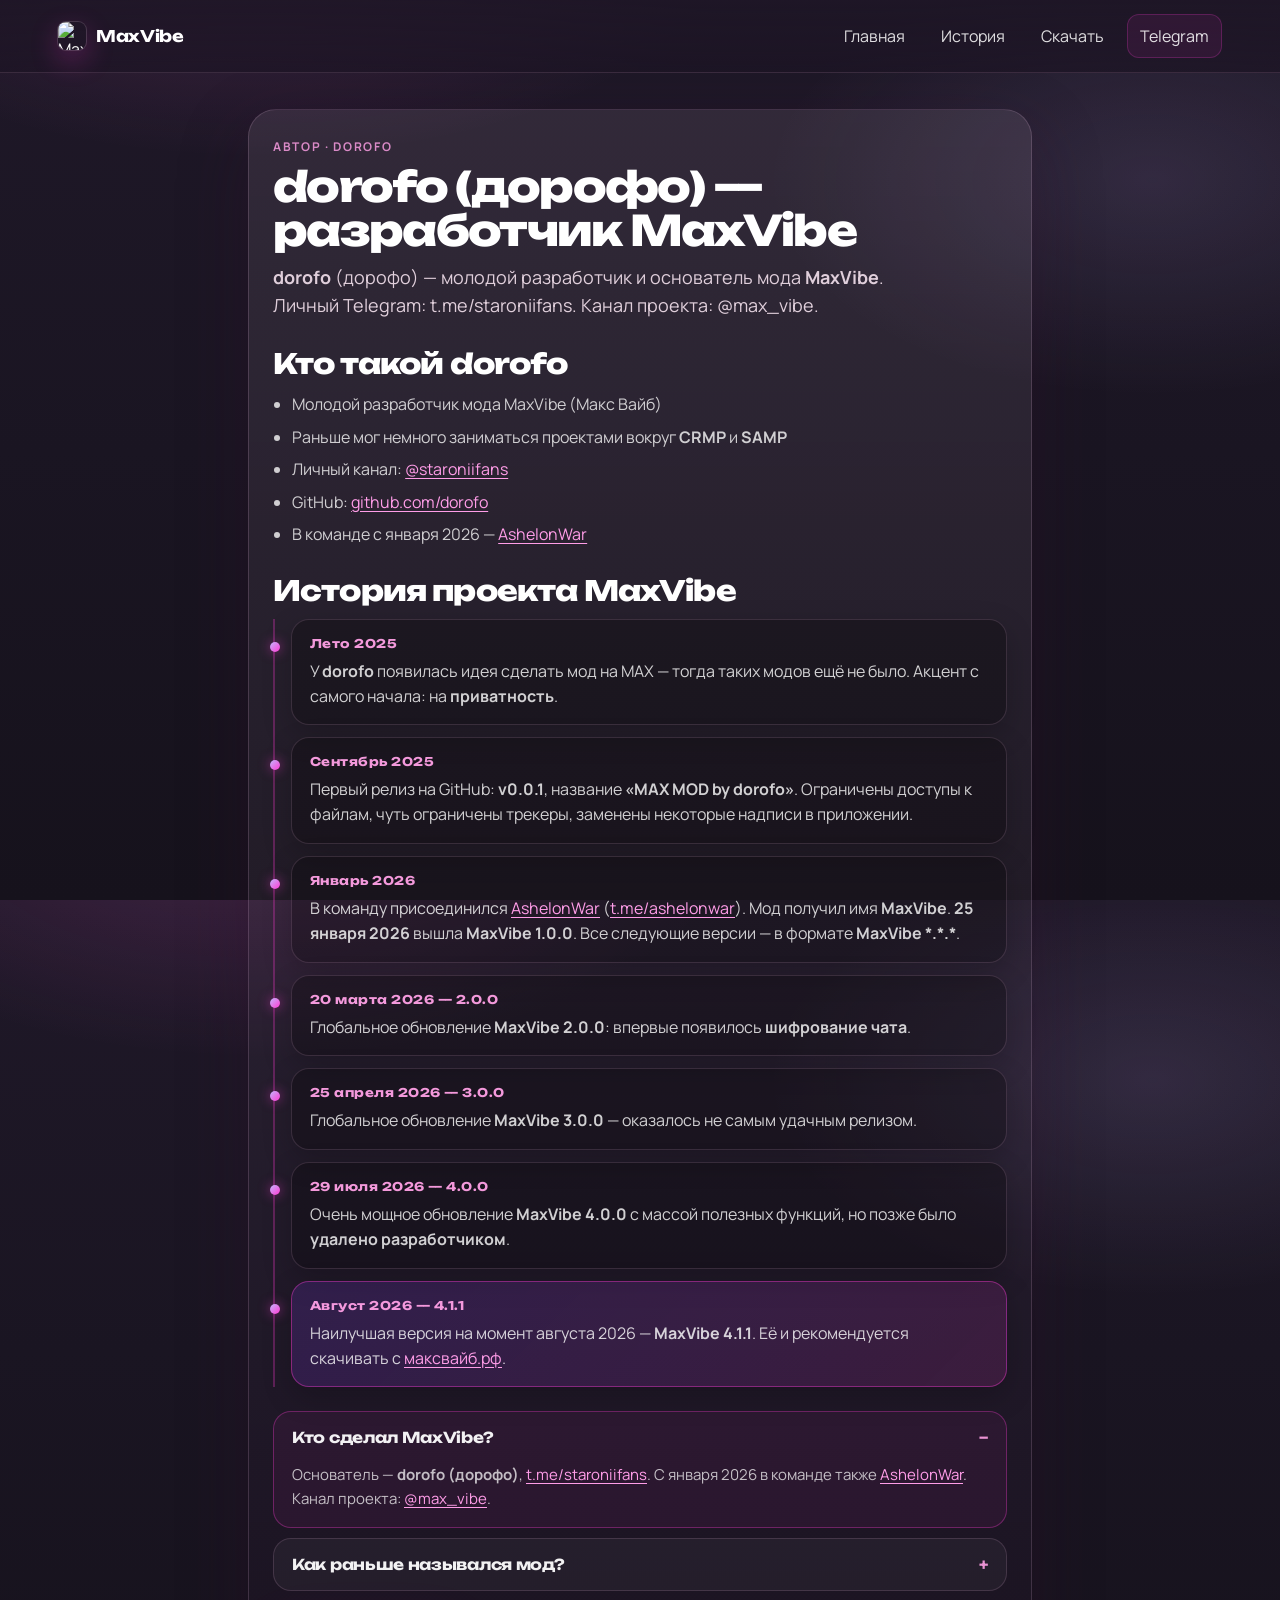
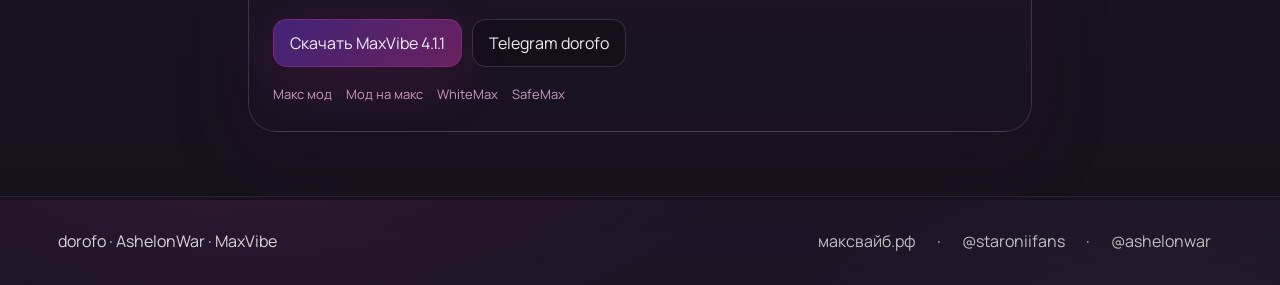
==== commit e660a085: "Add files via upload" ====
--- a/dorofo.html
+++ b/dorofo.html
@@ -28,6 +28,13 @@
 			property="og:image"
 			content="https://raw.githubusercontent.com/dorofo/max-vibe-assets/main/ic_launcher_max_vibe.png"
 		/>
+		<link rel="preconnect" href="https://fonts.googleapis.com" />
+		<link rel="preconnect" href="https://fonts.gstatic.com" crossorigin />
+		<link
+			href="https://fonts.googleapis.com/css2?family=Unbounded:wght@700;800&family=Manrope:wght@400;600;700&display=swap"
+			rel="stylesheet"
+		/>
+		<link rel="stylesheet" href="/styles.css" />
 		<link rel="stylesheet" href="./styles.css" />
 		<link
 			rel="icon"
--- a/styles.css
+++ b/styles.css
@@ -2125,19 +2125,18 @@
   border: 0;
 }
 
-/* Текст для роботов/ИИ: в DOM есть, на экране не занимает место */
-.seo-crawl {
-  position: absolute;
-  left: 0;
-  top: 0;
-  width: 1px;
-  height: 1px;
-  padding: 0;
-  margin: -1px;
-  overflow: hidden;
-  clip: rect(0, 0, 0, 0);
-  white-space: normal;
-  border: 0;
+/* Crawl-блоки: скрыты даже если CSS не загрузился (есть атрибут hidden) */
+.seo-crawl,
+.seo-crawl[hidden] {
+  display: none !important;
+  position: absolute !important;
+  width: 1px !important;
+  height: 1px !important;
+  margin: -1px !important;
+  padding: 0 !important;
+  overflow: hidden !important;
+  clip: rect(0, 0, 0, 0) !important;
+  border: 0 !important;
 }
 
 .story--compare {
@@ -2191,6 +2190,16 @@
 
 .seo-page {
   min-height: 100%;
+  background:
+    radial-gradient(ellipse 70% 50% at 20% -10%, rgba(255, 95, 222, 0.16), transparent 55%),
+    radial-gradient(ellipse 50% 40% at 90% 20%, rgba(203, 180, 255, 0.12), transparent 60%),
+    linear-gradient(180deg, #1f1828 0%, #1a1522 50%, #16121c 100%);
+  color: #fff;
+}
+
+.seo-page .topbar {
+  position: sticky;
+  top: 0;
 }
 
 .seo-page__main {
@@ -2202,9 +2211,11 @@
 .seo-page__card {
   padding: 28px 24px;
   border-radius: 28px;
-  border: 1px solid rgba(255, 200, 240, 0.14);
-  background: linear-gradient(180deg, rgba(255, 230, 245, 0.08), rgba(32, 20, 40, 0.22));
-  box-shadow: 0 24px 70px rgba(50, 14, 42, 0.24);
+  border: 1px solid rgba(255, 200, 240, 0.16);
+  background:
+    radial-gradient(600px 280px at 80% -20%, rgba(255, 59, 212, 0.18), transparent 55%),
+    linear-gradient(180deg, rgba(255, 230, 245, 0.09), rgba(32, 20, 40, 0.35));
+  box-shadow: 0 24px 70px rgba(50, 14, 42, 0.28);
 }
 
 .seo-page__card .h1 {
@@ -2215,6 +2226,10 @@
 .seo-page__card .h2 {
   margin: 28px 0 12px;
   font-size: clamp(22px, 3vw, 28px);
+}
+
+.seo-page__card .lead {
+  color: rgba(255, 236, 248, 0.85);
 }
 
 .seo-list {
@@ -2226,6 +2241,14 @@
 
 .seo-list li + li {
   margin-top: 6px;
+}
+
+.seo-list a,
+.seo-page__card .p a,
+.timeline a {
+  color: #ff9de8;
+  text-decoration: underline;
+  text-underline-offset: 3px;
 }
 
 .seo-page__cta {
@@ -2250,36 +2273,56 @@
 .timeline {
   list-style: none;
   margin: 0 0 24px;
-  padding: 0;
+  padding: 0 0 0 16px;
   display: grid;
-  gap: 14px;
+  gap: 12px;
+  border-left: 2px solid rgba(255, 59, 212, 0.28);
 }
 
 .timeline__item {
   position: relative;
-  padding: 14px 16px 14px 18px;
-  border-radius: 16px;
+  padding: 16px 18px;
+  border-radius: 18px;
   border: 1px solid rgba(255, 200, 240, 0.14);
-  background: rgba(0, 0, 0, 0.2);
+  background: rgba(0, 0, 0, 0.28);
+  box-shadow: 0 10px 30px rgba(0, 0, 0, 0.2);
+}
+
+.timeline__item::before {
+  content: "";
+  position: absolute;
+  left: -22px;
+  top: 22px;
+  width: 10px;
+  height: 10px;
+  border-radius: 50%;
+  background: linear-gradient(135deg, #c4b5fd, #ff3bd4);
+  box-shadow: 0 0 12px rgba(255, 59, 212, 0.55);
 }
 
 .timeline__item--now {
-  border-color: rgba(255, 59, 212, 0.35);
-  background: rgba(255, 59, 212, 0.08);
+  border-color: rgba(255, 59, 212, 0.4);
+  background: linear-gradient(135deg, rgba(124, 58, 237, 0.18), rgba(255, 59, 212, 0.12));
 }
 
 .timeline__date {
   display: block;
-  margin-bottom: 6px;
+  margin-bottom: 8px;
   font-family: "Unbounded", system-ui, sans-serif;
   font-size: 12px;
   font-weight: 700;
   letter-spacing: 0.04em;
-  color: rgba(255, 160, 230, 0.9);
+  color: rgba(255, 160, 230, 0.95);
 }
 
 .timeline__item .p {
   margin: 0;
+  color: rgba(255, 255, 255, 0.8);
+  line-height: 1.55;
+}
+
+.seo-page .faq {
+  margin-top: 8px;
 }
 
 @media (max-width: 720px) {
@@ -2294,6 +2337,15 @@
 
   .seo-page__card {
     padding: 20px 16px;
+    border-radius: 22px;
+  }
+
+  .timeline {
+    padding-left: 14px;
+  }
+
+  .timeline__item::before {
+    left: -20px;
   }
 }
 
--- a/styles.css
+++ b/styles.css
@@ -2125,19 +2125,18 @@
   border: 0;
 }
 
-/* Текст для роботов/ИИ: в DOM есть, на экране не занимает место */
-.seo-crawl {
-  position: absolute;
-  left: 0;
-  top: 0;
-  width: 1px;
-  height: 1px;
-  padding: 0;
-  margin: -1px;
-  overflow: hidden;
-  clip: rect(0, 0, 0, 0);
-  white-space: normal;
-  border: 0;
+/* Crawl-блоки: скрыты даже если CSS не загрузился (есть атрибут hidden) */
+.seo-crawl,
+.seo-crawl[hidden] {
+  display: none !important;
+  position: absolute !important;
+  width: 1px !important;
+  height: 1px !important;
+  margin: -1px !important;
+  padding: 0 !important;
+  overflow: hidden !important;
+  clip: rect(0, 0, 0, 0) !important;
+  border: 0 !important;
 }
 
 .story--compare {
@@ -2191,6 +2190,16 @@
 
 .seo-page {
   min-height: 100%;
+  background:
+    radial-gradient(ellipse 70% 50% at 20% -10%, rgba(255, 95, 222, 0.16), transparent 55%),
+    radial-gradient(ellipse 50% 40% at 90% 20%, rgba(203, 180, 255, 0.12), transparent 60%),
+    linear-gradient(180deg, #1f1828 0%, #1a1522 50%, #16121c 100%);
+  color: #fff;
+}
+
+.seo-page .topbar {
+  position: sticky;
+  top: 0;
 }
 
 .seo-page__main {
@@ -2202,9 +2211,11 @@
 .seo-page__card {
   padding: 28px 24px;
   border-radius: 28px;
-  border: 1px solid rgba(255, 200, 240, 0.14);
-  background: linear-gradient(180deg, rgba(255, 230, 245, 0.08), rgba(32, 20, 40, 0.22));
-  box-shadow: 0 24px 70px rgba(50, 14, 42, 0.24);
+  border: 1px solid rgba(255, 200, 240, 0.16);
+  background:
+    radial-gradient(600px 280px at 80% -20%, rgba(255, 59, 212, 0.18), transparent 55%),
+    linear-gradient(180deg, rgba(255, 230, 245, 0.09), rgba(32, 20, 40, 0.35));
+  box-shadow: 0 24px 70px rgba(50, 14, 42, 0.28);
 }
 
 .seo-page__card .h1 {
@@ -2215,6 +2226,10 @@
 .seo-page__card .h2 {
   margin: 28px 0 12px;
   font-size: clamp(22px, 3vw, 28px);
+}
+
+.seo-page__card .lead {
+  color: rgba(255, 236, 248, 0.85);
 }
 
 .seo-list {
@@ -2226,6 +2241,14 @@
 
 .seo-list li + li {
   margin-top: 6px;
+}
+
+.seo-list a,
+.seo-page__card .p a,
+.timeline a {
+  color: #ff9de8;
+  text-decoration: underline;
+  text-underline-offset: 3px;
 }
 
 .seo-page__cta {
@@ -2250,36 +2273,56 @@
 .timeline {
   list-style: none;
   margin: 0 0 24px;
-  padding: 0;
+  padding: 0 0 0 16px;
   display: grid;
-  gap: 14px;
+  gap: 12px;
+  border-left: 2px solid rgba(255, 59, 212, 0.28);
 }
 
 .timeline__item {
   position: relative;
-  padding: 14px 16px 14px 18px;
-  border-radius: 16px;
+  padding: 16px 18px;
+  border-radius: 18px;
   border: 1px solid rgba(255, 200, 240, 0.14);
-  background: rgba(0, 0, 0, 0.2);
+  background: rgba(0, 0, 0, 0.28);
+  box-shadow: 0 10px 30px rgba(0, 0, 0, 0.2);
+}
+
+.timeline__item::before {
+  content: "";
+  position: absolute;
+  left: -22px;
+  top: 22px;
+  width: 10px;
+  height: 10px;
+  border-radius: 50%;
+  background: linear-gradient(135deg, #c4b5fd, #ff3bd4);
+  box-shadow: 0 0 12px rgba(255, 59, 212, 0.55);
 }
 
 .timeline__item--now {
-  border-color: rgba(255, 59, 212, 0.35);
-  background: rgba(255, 59, 212, 0.08);
+  border-color: rgba(255, 59, 212, 0.4);
+  background: linear-gradient(135deg, rgba(124, 58, 237, 0.18), rgba(255, 59, 212, 0.12));
 }
 
 .timeline__date {
   display: block;
-  margin-bottom: 6px;
+  margin-bottom: 8px;
   font-family: "Unbounded", system-ui, sans-serif;
   font-size: 12px;
   font-weight: 700;
   letter-spacing: 0.04em;
-  color: rgba(255, 160, 230, 0.9);
+  color: rgba(255, 160, 230, 0.95);
 }
 
 .timeline__item .p {
   margin: 0;
+  color: rgba(255, 255, 255, 0.8);
+  line-height: 1.55;
+}
+
+.seo-page .faq {
+  margin-top: 8px;
 }
 
 @media (max-width: 720px) {
@@ -2294,6 +2337,15 @@
 
   .seo-page__card {
     padding: 20px 16px;
+    border-radius: 22px;
+  }
+
+  .timeline {
+    padding-left: 14px;
+  }
+
+  .timeline__item::before {
+    left: -20px;
   }
 }
 
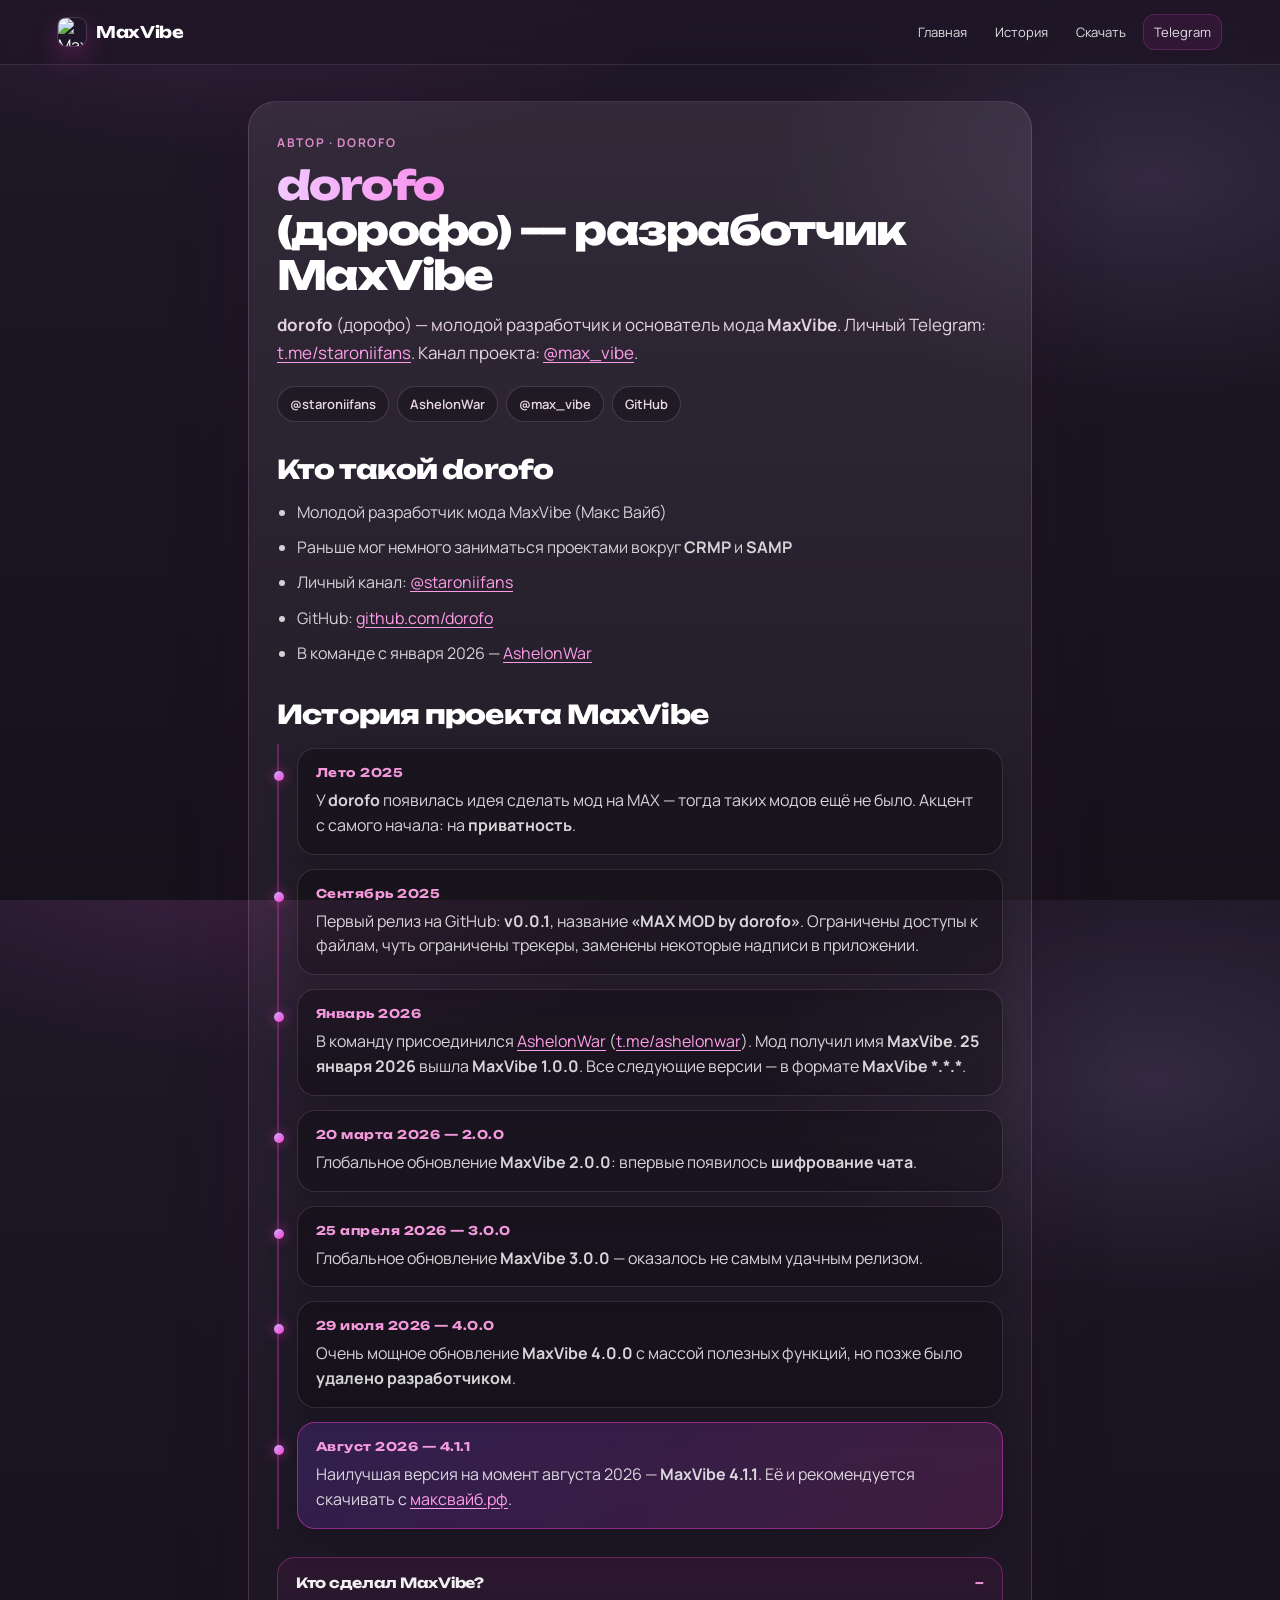
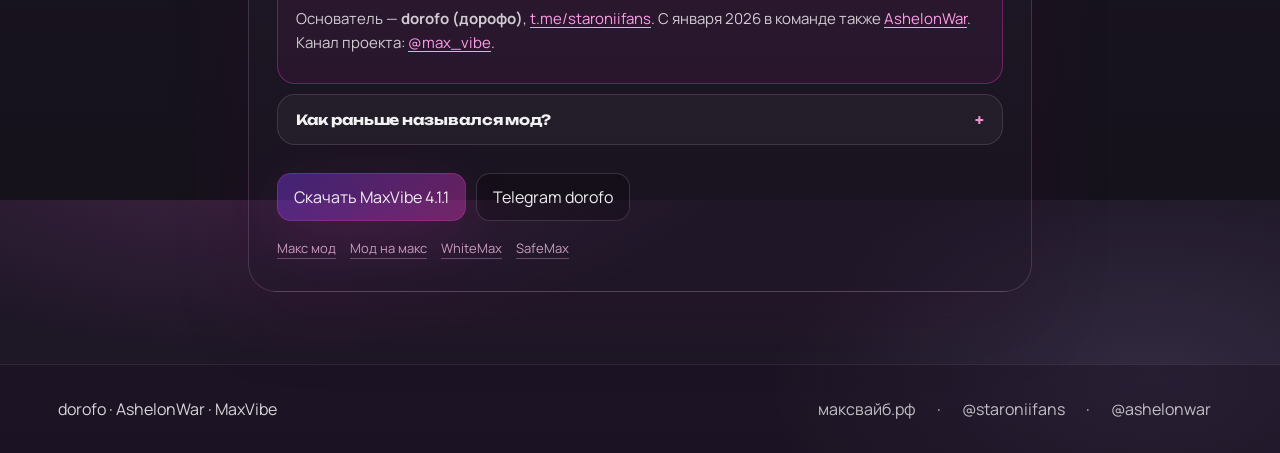
==== commit 4943b0cd: "Add files via upload" ====
--- a/dorofo.html
+++ b/dorofo.html
@@ -34,8 +34,10 @@
 			href="https://fonts.googleapis.com/css2?family=Unbounded:wght@700;800&family=Manrope:wght@400;600;700&display=swap"
 			rel="stylesheet"
 		/>
-		<link rel="stylesheet" href="/styles.css" />
-		<link rel="stylesheet" href="./styles.css" />
+		<link rel="stylesheet" href="/styles.css?v=411b" />
+		<link rel="stylesheet" href="./styles.css?v=411b" />
+		<link rel="stylesheet" href="/seo.css?v=411b" />
+		<link rel="stylesheet" href="./seo.css?v=411b" />
 		<link
 			rel="icon"
 			href="https://raw.githubusercontent.com/dorofo/max-vibe-assets/main/ic_launcher_max_vibe.png"
@@ -131,7 +133,10 @@
 		<main class="seo-page__main">
 			<article class="seo-page__card">
 				<p class="kicker">Автор · dorofo</p>
-				<h1 class="h1">dorofo (дорофо) — разработчик MaxVibe</h1>
+				<h1 class="h1">
+					<span class="h1__accent">dorofo</span>
+					<span class="h1__line">(дорофо) — разработчик MaxVibe</span>
+				</h1>
 				<p class="lead">
 					<strong>dorofo</strong> (дорофо) — молодой разработчик и основатель мода
 					<strong>MaxVibe</strong>. Личный Telegram:
@@ -142,6 +147,36 @@
 						>@max_vibe</a
 					>.
 				</p>
+				<div class="seo-page__meta" aria-label="Ссылки автора">
+					<a
+						class="seo-chip"
+						href="https://t.me/staroniifans"
+						target="_blank"
+						rel="noreferrer"
+						>@staroniifans</a
+					>
+					<a
+						class="seo-chip"
+						href="https://t.me/ashelonwar"
+						target="_blank"
+						rel="noreferrer"
+						>AshelonWar</a
+					>
+					<a
+						class="seo-chip"
+						href="https://t.me/max_vibe"
+						target="_blank"
+						rel="noreferrer"
+						>@max_vibe</a
+					>
+					<a
+						class="seo-chip"
+						href="https://github.com/dorofo"
+						target="_blank"
+						rel="noreferrer"
+						>GitHub</a
+					>
+				</div>
 
 				<h2 class="h2">Кто такой dorofo</h2>
 				<ul class="seo-list">
--- a/styles.css
+++ b/styles.css
@@ -2202,6 +2202,26 @@
   top: 0;
 }
 
+/* Satellite pages have no nav-toggle — don't hide .nav on mobile */
+.seo-page .nav-toggle {
+  display: none !important;
+}
+
+.seo-page .nav {
+  display: flex !important;
+  position: static !important;
+  opacity: 1 !important;
+  pointer-events: auto !important;
+  transform: none !important;
+  flex-direction: row;
+  flex-wrap: wrap;
+  background: transparent;
+  border: none;
+  box-shadow: none;
+  padding: 0;
+  min-width: 0;
+}
+
 .seo-page__main {
   max-width: 820px;
   margin: 0 auto;
--- a/styles.css
+++ b/styles.css
@@ -2202,6 +2202,26 @@
   top: 0;
 }
 
+/* Satellite pages have no nav-toggle — don't hide .nav on mobile */
+.seo-page .nav-toggle {
+  display: none !important;
+}
+
+.seo-page .nav {
+  display: flex !important;
+  position: static !important;
+  opacity: 1 !important;
+  pointer-events: auto !important;
+  transform: none !important;
+  flex-direction: row;
+  flex-wrap: wrap;
+  background: transparent;
+  border: none;
+  box-shadow: none;
+  padding: 0;
+  min-width: 0;
+}
+
 .seo-page__main {
   max-width: 820px;
   margin: 0 auto;
--- a/seo.css
+++ b/seo.css
@@ -0,0 +1,276 @@
+/* Satellite SEO pages — self-contained look (load after styles.css) */
+
+.seo-page {
+  min-height: 100%;
+  color: #fff;
+  font-family: "Manrope", system-ui, -apple-system, "Segoe UI", Roboto, Arial, sans-serif;
+  background:
+    radial-gradient(ellipse 70% 50% at 20% -10%, rgba(255, 95, 222, 0.16), transparent 55%),
+    radial-gradient(ellipse 50% 40% at 90% 20%, rgba(203, 180, 255, 0.12), transparent 60%),
+    linear-gradient(180deg, #1f1828 0%, #1a1522 50%, #16121c 100%);
+}
+
+.seo-page .topbar {
+  position: sticky;
+  top: 0;
+  z-index: 30;
+}
+
+/* SEO pages have no hamburger — keep nav always visible */
+.seo-page .nav-toggle {
+  display: none !important;
+}
+
+.seo-page .nav {
+  display: flex !important;
+  position: static !important;
+  opacity: 1 !important;
+  pointer-events: auto !important;
+  transform: none !important;
+  flex-direction: row;
+  flex-wrap: wrap;
+  align-items: center;
+  justify-content: flex-end;
+  gap: 6px;
+  min-width: 0;
+  padding: 0;
+  border: none;
+  border-radius: 0;
+  background: transparent;
+  box-shadow: none;
+  backdrop-filter: none;
+}
+
+.seo-page .nav__link {
+  padding: 8px 10px;
+  font-size: 13px;
+  white-space: nowrap;
+}
+
+.seo-page__main {
+  max-width: 820px;
+  margin: 0 auto;
+  padding: 36px 18px 72px;
+}
+
+.seo-page__card {
+  padding: 32px 28px;
+  border-radius: 28px;
+  border: 1px solid rgba(255, 200, 240, 0.16);
+  background:
+    radial-gradient(600px 280px at 80% -20%, rgba(255, 59, 212, 0.18), transparent 55%),
+    linear-gradient(180deg, rgba(255, 230, 245, 0.09), rgba(32, 20, 40, 0.35));
+  box-shadow: 0 24px 70px rgba(50, 14, 42, 0.28);
+}
+
+.seo-page__card .kicker {
+  margin: 0 0 12px;
+}
+
+.seo-page__card .h1 {
+  font-family: "Unbounded", system-ui, sans-serif;
+  font-weight: 800;
+  letter-spacing: -0.04em;
+  line-height: 1.12;
+  margin: 0 0 14px;
+  font-size: clamp(26px, 5.2vw, 40px);
+}
+
+.seo-page__card .h1 .h1__accent {
+  display: block;
+  margin-top: 0;
+}
+
+.seo-page__card .h2 {
+  font-family: "Unbounded", system-ui, sans-serif;
+  font-weight: 800;
+  letter-spacing: -0.03em;
+  line-height: 1.2;
+  margin: 32px 0 14px;
+  font-size: clamp(20px, 3.2vw, 26px);
+}
+
+.seo-page__card .lead {
+  margin: 0 0 20px;
+  max-width: none;
+  font-size: 17px;
+  line-height: 1.6;
+  color: rgba(255, 236, 248, 0.88);
+}
+
+.seo-page__card .p {
+  margin: 0 0 12px;
+  color: rgba(255, 255, 255, 0.78);
+  line-height: 1.6;
+}
+
+.seo-page__meta {
+  display: flex;
+  flex-wrap: wrap;
+  gap: 8px;
+  margin: 0 0 22px;
+}
+
+.seo-chip {
+  display: inline-flex;
+  align-items: center;
+  gap: 6px;
+  padding: 8px 12px;
+  border-radius: 999px;
+  border: 1px solid rgba(255, 200, 240, 0.18);
+  background: rgba(0, 0, 0, 0.28);
+  color: rgba(255, 236, 248, 0.9);
+  font-size: 13px;
+  font-weight: 600;
+  transition: border-color 160ms ease, background 160ms ease, transform 160ms ease;
+}
+
+.seo-chip:hover {
+  transform: translateY(-1px);
+  border-color: rgba(255, 140, 230, 0.45);
+  background: rgba(255, 59, 212, 0.12);
+  color: #fff;
+}
+
+.seo-list {
+  margin: 0 0 8px;
+  padding-left: 1.25em;
+  color: rgba(255, 255, 255, 0.8);
+  line-height: 1.7;
+}
+
+.seo-list li + li {
+  margin-top: 8px;
+}
+
+.seo-list a,
+.seo-page__card .p a,
+.seo-page__card .lead a,
+.timeline a {
+  color: #ff9de8;
+  text-decoration: underline;
+  text-underline-offset: 3px;
+}
+
+.seo-page__cta {
+  display: flex;
+  flex-wrap: wrap;
+  gap: 10px;
+  margin: 28px 0 18px;
+}
+
+.seo-page__cta .btn {
+  text-decoration: none;
+}
+
+.seo-page__links {
+  display: flex;
+  flex-wrap: wrap;
+  gap: 10px 14px;
+  font-size: 13px;
+  color: rgba(255, 200, 240, 0.75);
+}
+
+.seo-page__links a {
+  text-decoration: none;
+  border-bottom: 1px solid rgba(255, 160, 230, 0.35);
+  padding-bottom: 1px;
+}
+
+.seo-page__links a:hover {
+  color: #fff;
+  border-bottom-color: rgba(255, 255, 255, 0.55);
+}
+
+.timeline {
+  list-style: none;
+  margin: 0 0 28px;
+  padding: 4px 0 0 18px;
+  display: grid;
+  gap: 14px;
+  border-left: 2px solid rgba(255, 59, 212, 0.3);
+}
+
+.timeline__item {
+  position: relative;
+  padding: 16px 18px;
+  border-radius: 18px;
+  border: 1px solid rgba(255, 200, 240, 0.14);
+  background: rgba(0, 0, 0, 0.3);
+  box-shadow: 0 10px 30px rgba(0, 0, 0, 0.22);
+}
+
+.timeline__item::before {
+  content: "";
+  position: absolute;
+  left: -24px;
+  top: 22px;
+  width: 10px;
+  height: 10px;
+  border-radius: 50%;
+  background: linear-gradient(135deg, #c4b5fd, #ff3bd4);
+  box-shadow: 0 0 12px rgba(255, 59, 212, 0.55);
+}
+
+.timeline__item--now {
+  border-color: rgba(255, 59, 212, 0.45);
+  background: linear-gradient(135deg, rgba(124, 58, 237, 0.2), rgba(255, 59, 212, 0.14));
+}
+
+.timeline__date {
+  display: block;
+  margin-bottom: 8px;
+  font-family: "Unbounded", system-ui, sans-serif;
+  font-size: 12px;
+  font-weight: 700;
+  letter-spacing: 0.04em;
+  color: rgba(255, 160, 230, 0.95);
+}
+
+.timeline__item .p {
+  margin: 0;
+  color: rgba(255, 255, 255, 0.82);
+  line-height: 1.55;
+}
+
+.seo-page .faq {
+  margin-top: 8px;
+  margin-bottom: 8px;
+}
+
+.seo-page .faq__q {
+  font-size: 14px;
+}
+
+.seo-page .footer {
+  margin-top: 0;
+}
+
+@media (max-width: 720px) {
+  .seo-page .topbar__inner {
+    flex-wrap: wrap;
+    gap: 10px;
+  }
+
+  .seo-page .nav {
+    width: 100%;
+    justify-content: flex-start;
+  }
+
+  .seo-page__main {
+    padding: 24px 14px 56px;
+  }
+
+  .seo-page__card {
+    padding: 22px 16px;
+    border-radius: 22px;
+  }
+
+  .timeline {
+    padding-left: 14px;
+  }
+
+  .timeline__item::before {
+    left: -20px;
+  }
+}
--- a/seo.css
+++ b/seo.css
@@ -0,0 +1,276 @@
+/* Satellite SEO pages — self-contained look (load after styles.css) */
+
+.seo-page {
+  min-height: 100%;
+  color: #fff;
+  font-family: "Manrope", system-ui, -apple-system, "Segoe UI", Roboto, Arial, sans-serif;
+  background:
+    radial-gradient(ellipse 70% 50% at 20% -10%, rgba(255, 95, 222, 0.16), transparent 55%),
+    radial-gradient(ellipse 50% 40% at 90% 20%, rgba(203, 180, 255, 0.12), transparent 60%),
+    linear-gradient(180deg, #1f1828 0%, #1a1522 50%, #16121c 100%);
+}
+
+.seo-page .topbar {
+  position: sticky;
+  top: 0;
+  z-index: 30;
+}
+
+/* SEO pages have no hamburger — keep nav always visible */
+.seo-page .nav-toggle {
+  display: none !important;
+}
+
+.seo-page .nav {
+  display: flex !important;
+  position: static !important;
+  opacity: 1 !important;
+  pointer-events: auto !important;
+  transform: none !important;
+  flex-direction: row;
+  flex-wrap: wrap;
+  align-items: center;
+  justify-content: flex-end;
+  gap: 6px;
+  min-width: 0;
+  padding: 0;
+  border: none;
+  border-radius: 0;
+  background: transparent;
+  box-shadow: none;
+  backdrop-filter: none;
+}
+
+.seo-page .nav__link {
+  padding: 8px 10px;
+  font-size: 13px;
+  white-space: nowrap;
+}
+
+.seo-page__main {
+  max-width: 820px;
+  margin: 0 auto;
+  padding: 36px 18px 72px;
+}
+
+.seo-page__card {
+  padding: 32px 28px;
+  border-radius: 28px;
+  border: 1px solid rgba(255, 200, 240, 0.16);
+  background:
+    radial-gradient(600px 280px at 80% -20%, rgba(255, 59, 212, 0.18), transparent 55%),
+    linear-gradient(180deg, rgba(255, 230, 245, 0.09), rgba(32, 20, 40, 0.35));
+  box-shadow: 0 24px 70px rgba(50, 14, 42, 0.28);
+}
+
+.seo-page__card .kicker {
+  margin: 0 0 12px;
+}
+
+.seo-page__card .h1 {
+  font-family: "Unbounded", system-ui, sans-serif;
+  font-weight: 800;
+  letter-spacing: -0.04em;
+  line-height: 1.12;
+  margin: 0 0 14px;
+  font-size: clamp(26px, 5.2vw, 40px);
+}
+
+.seo-page__card .h1 .h1__accent {
+  display: block;
+  margin-top: 0;
+}
+
+.seo-page__card .h2 {
+  font-family: "Unbounded", system-ui, sans-serif;
+  font-weight: 800;
+  letter-spacing: -0.03em;
+  line-height: 1.2;
+  margin: 32px 0 14px;
+  font-size: clamp(20px, 3.2vw, 26px);
+}
+
+.seo-page__card .lead {
+  margin: 0 0 20px;
+  max-width: none;
+  font-size: 17px;
+  line-height: 1.6;
+  color: rgba(255, 236, 248, 0.88);
+}
+
+.seo-page__card .p {
+  margin: 0 0 12px;
+  color: rgba(255, 255, 255, 0.78);
+  line-height: 1.6;
+}
+
+.seo-page__meta {
+  display: flex;
+  flex-wrap: wrap;
+  gap: 8px;
+  margin: 0 0 22px;
+}
+
+.seo-chip {
+  display: inline-flex;
+  align-items: center;
+  gap: 6px;
+  padding: 8px 12px;
+  border-radius: 999px;
+  border: 1px solid rgba(255, 200, 240, 0.18);
+  background: rgba(0, 0, 0, 0.28);
+  color: rgba(255, 236, 248, 0.9);
+  font-size: 13px;
+  font-weight: 600;
+  transition: border-color 160ms ease, background 160ms ease, transform 160ms ease;
+}
+
+.seo-chip:hover {
+  transform: translateY(-1px);
+  border-color: rgba(255, 140, 230, 0.45);
+  background: rgba(255, 59, 212, 0.12);
+  color: #fff;
+}
+
+.seo-list {
+  margin: 0 0 8px;
+  padding-left: 1.25em;
+  color: rgba(255, 255, 255, 0.8);
+  line-height: 1.7;
+}
+
+.seo-list li + li {
+  margin-top: 8px;
+}
+
+.seo-list a,
+.seo-page__card .p a,
+.seo-page__card .lead a,
+.timeline a {
+  color: #ff9de8;
+  text-decoration: underline;
+  text-underline-offset: 3px;
+}
+
+.seo-page__cta {
+  display: flex;
+  flex-wrap: wrap;
+  gap: 10px;
+  margin: 28px 0 18px;
+}
+
+.seo-page__cta .btn {
+  text-decoration: none;
+}
+
+.seo-page__links {
+  display: flex;
+  flex-wrap: wrap;
+  gap: 10px 14px;
+  font-size: 13px;
+  color: rgba(255, 200, 240, 0.75);
+}
+
+.seo-page__links a {
+  text-decoration: none;
+  border-bottom: 1px solid rgba(255, 160, 230, 0.35);
+  padding-bottom: 1px;
+}
+
+.seo-page__links a:hover {
+  color: #fff;
+  border-bottom-color: rgba(255, 255, 255, 0.55);
+}
+
+.timeline {
+  list-style: none;
+  margin: 0 0 28px;
+  padding: 4px 0 0 18px;
+  display: grid;
+  gap: 14px;
+  border-left: 2px solid rgba(255, 59, 212, 0.3);
+}
+
+.timeline__item {
+  position: relative;
+  padding: 16px 18px;
+  border-radius: 18px;
+  border: 1px solid rgba(255, 200, 240, 0.14);
+  background: rgba(0, 0, 0, 0.3);
+  box-shadow: 0 10px 30px rgba(0, 0, 0, 0.22);
+}
+
+.timeline__item::before {
+  content: "";
+  position: absolute;
+  left: -24px;
+  top: 22px;
+  width: 10px;
+  height: 10px;
+  border-radius: 50%;
+  background: linear-gradient(135deg, #c4b5fd, #ff3bd4);
+  box-shadow: 0 0 12px rgba(255, 59, 212, 0.55);
+}
+
+.timeline__item--now {
+  border-color: rgba(255, 59, 212, 0.45);
+  background: linear-gradient(135deg, rgba(124, 58, 237, 0.2), rgba(255, 59, 212, 0.14));
+}
+
+.timeline__date {
+  display: block;
+  margin-bottom: 8px;
+  font-family: "Unbounded", system-ui, sans-serif;
+  font-size: 12px;
+  font-weight: 700;
+  letter-spacing: 0.04em;
+  color: rgba(255, 160, 230, 0.95);
+}
+
+.timeline__item .p {
+  margin: 0;
+  color: rgba(255, 255, 255, 0.82);
+  line-height: 1.55;
+}
+
+.seo-page .faq {
+  margin-top: 8px;
+  margin-bottom: 8px;
+}
+
+.seo-page .faq__q {
+  font-size: 14px;
+}
+
+.seo-page .footer {
+  margin-top: 0;
+}
+
+@media (max-width: 720px) {
+  .seo-page .topbar__inner {
+    flex-wrap: wrap;
+    gap: 10px;
+  }
+
+  .seo-page .nav {
+    width: 100%;
+    justify-content: flex-start;
+  }
+
+  .seo-page__main {
+    padding: 24px 14px 56px;
+  }
+
+  .seo-page__card {
+    padding: 22px 16px;
+    border-radius: 22px;
+  }
+
+  .timeline {
+    padding-left: 14px;
+  }
+
+  .timeline__item::before {
+    left: -20px;
+  }
+}
